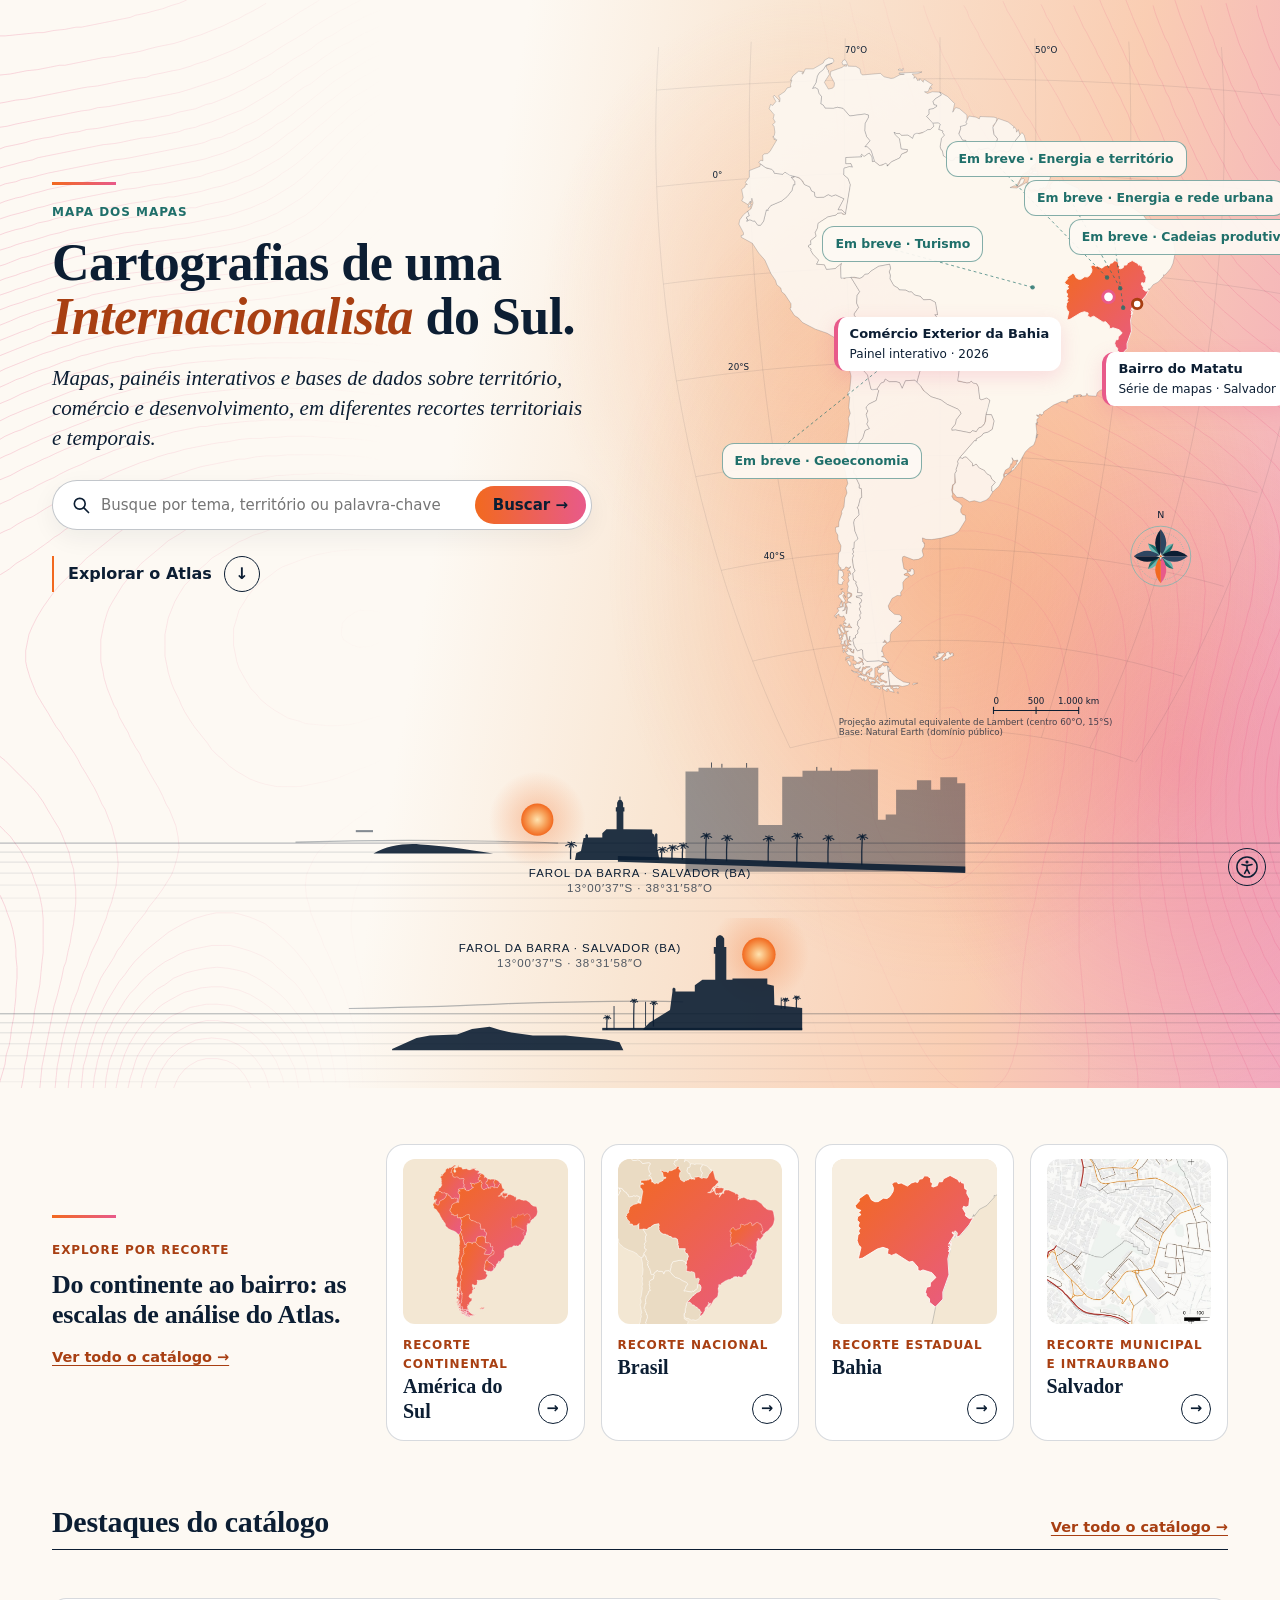
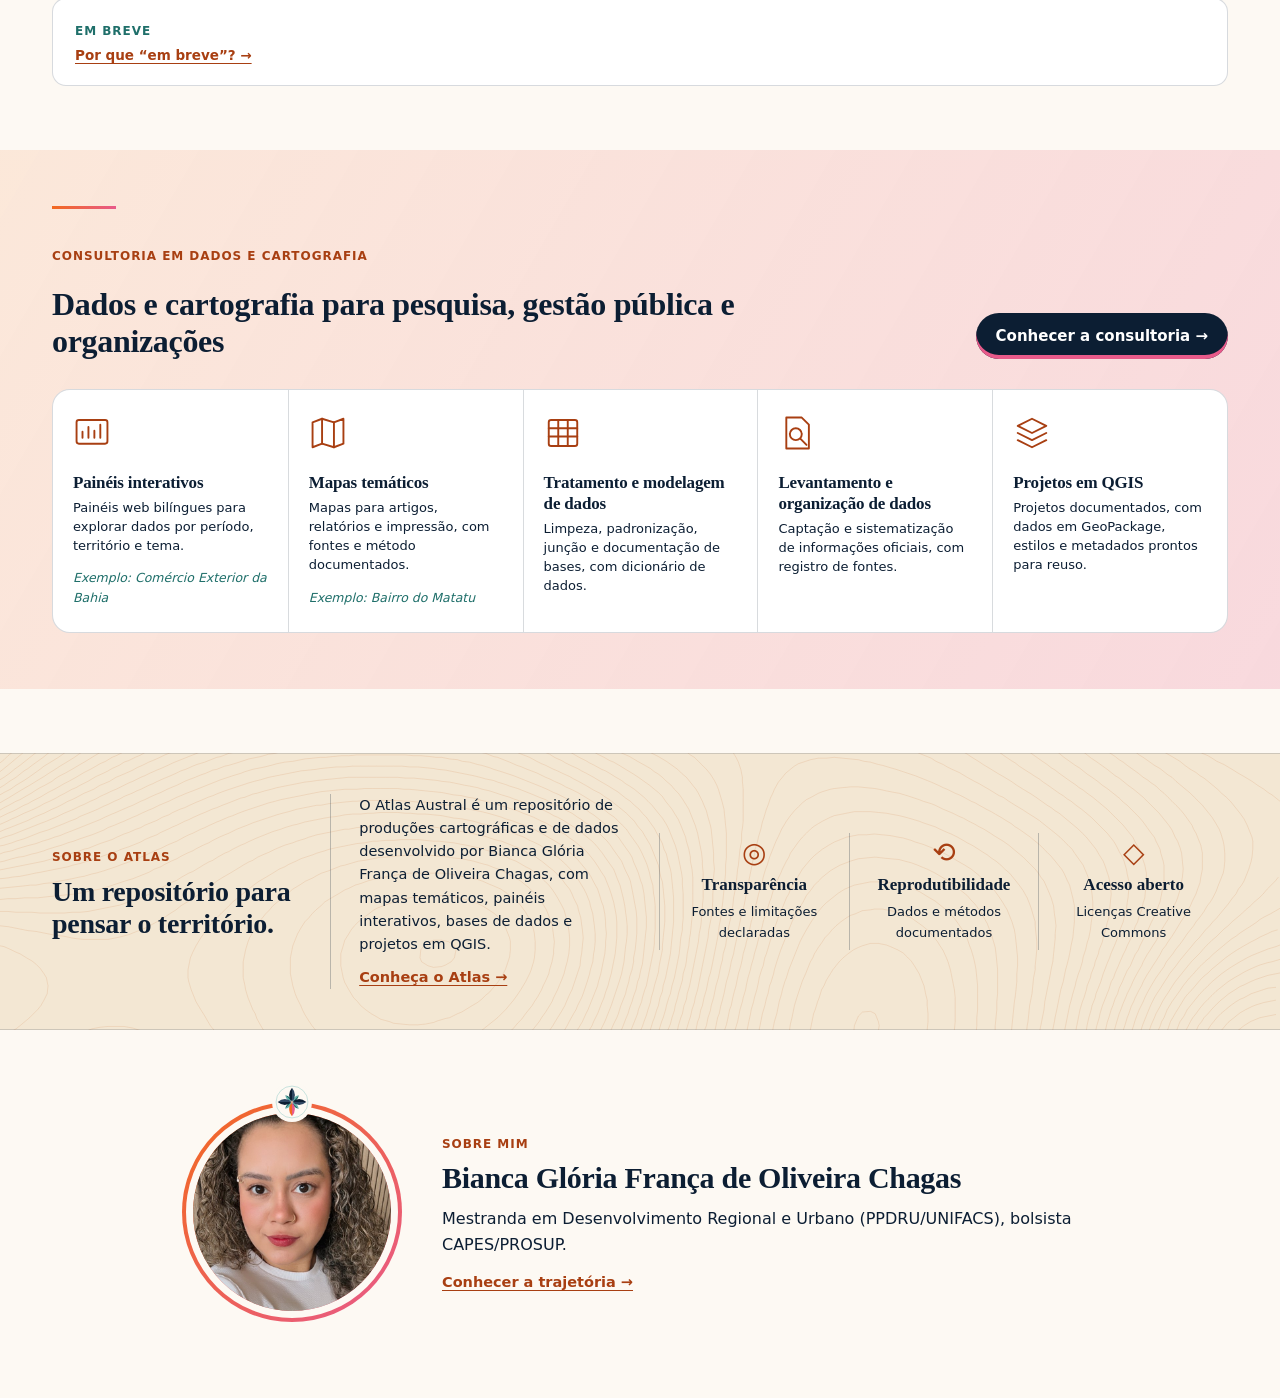
==== index.html @ 257b4c83 "Etapa 3, parte 2 (em andamento): dados, catálogo, ficha e páginas Co-Authored-By: Claude Opus 5.5 <n" ====
<!DOCTYPE html>
<html lang="pt-BR">
<head>
<meta charset="utf-8">
<meta name="viewport" content="width=device-width,initial-scale=1">
<meta http-equiv="Content-Security-Policy" content="default-src 'self'; img-src 'self' data:; style-src 'self' 'unsafe-inline'; script-src 'self'; connect-src 'self'; object-src 'none'; base-uri 'self'; form-action 'self'">
<meta name="referrer" content="strict-origin-when-cross-origin">
<title>Atlas Austral · Cartografias de uma Internacionalista do Sul</title>
<meta name="description" content="Mapas, painéis interativos e bases de dados sobre território, comércio e desenvolvimento, em diferentes recortes territoriais e temporais.">
<link rel="icon" href="favicon.svg" type="image/svg+xml">
<link rel="stylesheet" href="assets/css/atlas.css">
<link rel="stylesheet" href="assets/css/acessibilidade.css">
<link rel="stylesheet" href="assets/css/acessibilidade-atlas.css">
<link rel="stylesheet" href="assets/css/modos.css">
<script src="assets/js/i18n.js"></script>
<script src="assets/js/i18n-en.js"></script>
<script src="assets/js/comum.js"></script>
<script src="assets/js/acessibilidade.js"></script>
<script src="assets/js/produtos.js" defer></script>
<script src="assets/js/mapa-topo.js" defer></script>
<script src="assets/js/pagina-inicio.js" defer></script>
</head>
<body>
<!-- cabecalho -->
<!-- /cabecalho -->
<main id="conteudo">
<section class="hero">
  <div class="wrap">
    <div class="txt">
      <span class="filete"></span>
      <span class="tag verde">Mapa dos mapas</span>
      <h1>Cartografias de uma <em>Internacionalista</em> do Sul.</h1>
      <p class="sub">Mapas, painéis interativos e bases de dados sobre território, comércio e desenvolvimento, em diferentes recortes territoriais e temporais.</p>
    <form class="busca" id="form-busca" role="search" action="catalogo.html" method="get"><svg viewBox="0 0 24 24" aria-hidden="true" focusable="false"><circle cx="10.5" cy="10.5" r="6.5" fill="none" stroke="currentColor" stroke-width="2"/><path d="M15.5 15.5L21 21" stroke="currentColor" stroke-width="2" stroke-linecap="round"/></svg><label class="sr-only" for="busca-inicio">Buscar no catálogo</label><input id="busca-inicio" name="q" type="search" placeholder="Busque por tema, território ou palavra-chave" autocomplete="off"><button class="btn-busca" type="submit">Buscar →</button></form>
      <a class="descer" href="#explorar">Explorar o Atlas <span aria-hidden="true">↓</span></a>
    </div>
    <div class="mapa-box" id="mapa-topo"></div>
  </div>
  <div class="faixa-ssa" role="img" aria-label="Silhueta do Farol da Barra e do Forte de Santo Antônio da Barra ao pôr do sol, em Salvador (BA). Coordenadas do Farol: 13°00′37″S, 38°31′58″O."><svg aria-hidden="true" focusable="false" viewBox="0 0 1440 170" preserveAspectRatio="xMidYMax slice" xmlns="http://www.w3.org/2000/svg">
<defs><radialGradient id="solFa2" cx=".5" cy=".5" r=".5"><stop offset="0" stop-color="#FFE3B0"/><stop offset=".55" stop-color="#F7A15A"/><stop offset="1" stop-color="#F2691F"/></radialGradient>
<radialGradient id="haloFa2" cx=".5" cy=".5" r=".5"><stop offset="0" stop-color="#F2691F" stop-opacity=".35"/><stop offset="1" stop-color="#F2691F" stop-opacity="0"/></radialGradient></defs>
<g transform="translate(375.5,-110.3) scale(0.26)">
<circle cx="930" cy="700" r="186" fill="url(#haloFa2)"/><circle cx="930" cy="700" r="62" fill="url(#solFa2)"/>
<path d="M0,786 C200,780 500,778 700,782 C850,784 950,786 1010,790" fill="none" stroke="#0C1E33" stroke-opacity=".3" stroke-width="4.6"/>
<g fill="#0C1E33" fill-opacity=".9" stroke="#0C1E33" stroke-opacity=".9"><path stroke="none" d="M1075,855 L1080,828 L1098,820 L1108,770 L1115,770 L1115,760 L1120,754 L1125,760 L1125,768 L1180,768 L1180,752 L1196,737 L1235,737 L1235,668 L1232,668 L1232,652 L1237,652 L1237,635 L1242,625 L1248,621 L1254,625 L1260,635 L1260,652 L1265,652 L1265,668 L1261,668 L1261,737 L1372,738 L1372,752 L1380,758 L1380,768 L1384,754 L1388,752 L1392,756 L1392,815 L1400,855 Z"/><path d="M1248,611 L1248,621" stroke-width="3.5"/><path stroke="none" fill-opacity=".42" d="M1500,855 L1500,515 L1550,515 L1550,500 L1780,500 L1780,720 L1872,720 L1872,535 L1950,535 L1950,512 L2135,512 L2135,507 L2240,507 L2240,700 L2270,700 L2270,680 L2310,680 L2310,585 L2390,585 L2390,548 L2445,548 L2445,585 L2480,585 L2480,537 L2545,537 L2545,560 L2576,560 L2576,900 L1500,900 Z"/><path d="M1600,500 L1600,480 M1640,500 L1640,485 M1735,500 L1735,482 M2005,512 L2005,497 M2060,512 L2060,500" stroke-width="3"/><path stroke="none" d="M1240,840 L2576,880 L2576,905 L1240,862 Z"/><path stroke="none" d="M300,830 C350,800 420,790 480,795 C560,800 640,810 760,830 Z"/><rect x="232" y="740" width="66" height="8" stroke="none" fill-opacity=".5"/><path d="M1058,852 Q1057,823.5 1060,795" stroke-width="5" fill="none"/><path d="M1060,795 Q1049.0,792.0 1038,801" stroke-width="4.25" fill="none"/><path d="M1060,795 Q1053.0,785.0 1046,787" stroke-width="4.25" fill="none"/><path d="M1060,795 Q1061.0,783.0 1062,783" stroke-width="4.25" fill="none"/><path d="M1060,795 Q1068.0,785.5 1076,788" stroke-width="4.25" fill="none"/><path d="M1060,795 Q1071.0,792.5 1082,802" stroke-width="4.25" fill="none"/><path d="M1060,795 Q1056.0,795.0 1052,807" stroke-width="4.25" fill="none"/><path d="M1060,795 Q1065.0,795.0 1070,807" stroke-width="4.25" fill="none"/><path d="M1408,852 Q1407,833.5 1410,815" stroke-width="5" fill="none"/><path d="M1410,815 Q1399.0,812.0 1388,821" stroke-width="4.25" fill="none"/><path d="M1410,815 Q1403.0,805.0 1396,807" stroke-width="4.25" fill="none"/><path d="M1410,815 Q1411.0,803.0 1412,803" stroke-width="4.25" fill="none"/><path d="M1410,815 Q1418.0,805.5 1426,808" stroke-width="4.25" fill="none"/><path d="M1410,815 Q1421.0,812.5 1432,822" stroke-width="4.25" fill="none"/><path d="M1410,815 Q1406.0,815.0 1402,827" stroke-width="4.25" fill="none"/><path d="M1410,815 Q1415.0,815.0 1420,827" stroke-width="4.25" fill="none"/><path d="M1448,852 Q1447,830.0 1450,808" stroke-width="5" fill="none"/><path d="M1450,808 Q1439.0,805.0 1428,814" stroke-width="4.25" fill="none"/><path d="M1450,808 Q1443.0,798.0 1436,800" stroke-width="4.25" fill="none"/><path d="M1450,808 Q1451.0,796.0 1452,796" stroke-width="4.25" fill="none"/><path d="M1450,808 Q1458.0,798.5 1466,801" stroke-width="4.25" fill="none"/><path d="M1450,808 Q1461.0,805.5 1472,815" stroke-width="4.25" fill="none"/><path d="M1450,808 Q1446.0,808.0 1442,820" stroke-width="4.25" fill="none"/><path d="M1450,808 Q1455.0,808.0 1460,820" stroke-width="4.25" fill="none"/><path d="M1488,855 Q1487,827.5 1490,800" stroke-width="5" fill="none"/><path d="M1490,800 Q1479.0,797.0 1468,806" stroke-width="4.25" fill="none"/><path d="M1490,800 Q1483.0,790.0 1476,792" stroke-width="4.25" fill="none"/><path d="M1490,800 Q1491.0,788.0 1492,788" stroke-width="4.25" fill="none"/><path d="M1490,800 Q1498.0,790.5 1506,793" stroke-width="4.25" fill="none"/><path d="M1490,800 Q1501.0,797.5 1512,807" stroke-width="4.25" fill="none"/><path d="M1490,800 Q1486.0,800.0 1482,812" stroke-width="4.25" fill="none"/><path d="M1490,800 Q1495.0,800.0 1500,812" stroke-width="4.25" fill="none"/><path d="M1578,858 Q1577,810.0 1580,762" stroke-width="5" fill="none"/><path d="M1580,762 Q1569.0,759.0 1558,768" stroke-width="4.25" fill="none"/><path d="M1580,762 Q1573.0,752.0 1566,754" stroke-width="4.25" fill="none"/><path d="M1580,762 Q1581.0,750.0 1582,750" stroke-width="4.25" fill="none"/><path d="M1580,762 Q1588.0,752.5 1596,755" stroke-width="4.25" fill="none"/><path d="M1580,762 Q1591.0,759.5 1602,769" stroke-width="4.25" fill="none"/><path d="M1580,762 Q1576.0,762.0 1572,774" stroke-width="4.25" fill="none"/><path d="M1580,762 Q1585.0,762.0 1590,774" stroke-width="4.25" fill="none"/><path d="M1658,860 Q1657,815.0 1660,770" stroke-width="5" fill="none"/><path d="M1660,770 Q1649.0,767.0 1638,776" stroke-width="4.25" fill="none"/><path d="M1660,770 Q1653.0,760.0 1646,762" stroke-width="4.25" fill="none"/><path d="M1660,770 Q1661.0,758.0 1662,758" stroke-width="4.25" fill="none"/><path d="M1660,770 Q1668.0,760.5 1676,763" stroke-width="4.25" fill="none"/><path d="M1660,770 Q1671.0,767.5 1682,777" stroke-width="4.25" fill="none"/><path d="M1660,770 Q1656.0,770.0 1652,782" stroke-width="4.25" fill="none"/><path d="M1660,770 Q1665.0,770.0 1670,782" stroke-width="4.25" fill="none"/><path d="M1818,864 Q1817,818.0 1820,772" stroke-width="5" fill="none"/><path d="M1820,772 Q1809.0,769.0 1798,778" stroke-width="4.25" fill="none"/><path d="M1820,772 Q1813.0,762.0 1806,764" stroke-width="4.25" fill="none"/><path d="M1820,772 Q1821.0,760.0 1822,760" stroke-width="4.25" fill="none"/><path d="M1820,772 Q1828.0,762.5 1836,765" stroke-width="4.25" fill="none"/><path d="M1820,772 Q1831.0,769.5 1842,779" stroke-width="4.25" fill="none"/><path d="M1820,772 Q1816.0,772.0 1812,784" stroke-width="4.25" fill="none"/><path d="M1820,772 Q1825.0,772.0 1830,784" stroke-width="4.25" fill="none"/><path d="M1928,867 Q1927,814.5 1930,762" stroke-width="5" fill="none"/><path d="M1930,762 Q1919.0,759.0 1908,768" stroke-width="4.25" fill="none"/><path d="M1930,762 Q1923.0,752.0 1916,754" stroke-width="4.25" fill="none"/><path d="M1930,762 Q1931.0,750.0 1932,750" stroke-width="4.25" fill="none"/><path d="M1930,762 Q1938.0,752.5 1946,755" stroke-width="4.25" fill="none"/><path d="M1930,762 Q1941.0,759.5 1952,769" stroke-width="4.25" fill="none"/><path d="M1930,762 Q1926.0,762.0 1922,774" stroke-width="4.25" fill="none"/><path d="M1930,762 Q1935.0,762.0 1940,774" stroke-width="4.25" fill="none"/><path d="M2048,871 Q2047,820.5 2050,770" stroke-width="5" fill="none"/><path d="M2050,770 Q2039.0,767.0 2028,776" stroke-width="4.25" fill="none"/><path d="M2050,770 Q2043.0,760.0 2036,762" stroke-width="4.25" fill="none"/><path d="M2050,770 Q2051.0,758.0 2052,758" stroke-width="4.25" fill="none"/><path d="M2050,770 Q2058.0,760.5 2066,763" stroke-width="4.25" fill="none"/><path d="M2050,770 Q2061.0,767.5 2072,777" stroke-width="4.25" fill="none"/><path d="M2050,770 Q2046.0,770.0 2042,782" stroke-width="4.25" fill="none"/><path d="M2050,770 Q2055.0,770.0 2060,782" stroke-width="4.25" fill="none"/><path d="M2178,875 Q2177,820.5 2180,766" stroke-width="5" fill="none"/><path d="M2180,766 Q2169.0,763.0 2158,772" stroke-width="4.25" fill="none"/><path d="M2180,766 Q2173.0,756.0 2166,758" stroke-width="4.25" fill="none"/><path d="M2180,766 Q2181.0,754.0 2182,754" stroke-width="4.25" fill="none"/><path d="M2180,766 Q2188.0,756.5 2196,759" stroke-width="4.25" fill="none"/><path d="M2180,766 Q2191.0,763.5 2202,773" stroke-width="4.25" fill="none"/><path d="M2180,766 Q2176.0,766.0 2172,778" stroke-width="4.25" fill="none"/><path d="M2180,766 Q2185.0,766.0 2190,778" stroke-width="4.25" fill="none"/></g></g>
<path d="M0,95.1 H1440" stroke="#0C1E33" stroke-opacity=".35"/>
<g stroke="#0C1E33" fill="none" stroke-width="1"><path d="M0,104.1 H1440" stroke-opacity="0.15"/><path d="M0,114.1 H1440" stroke-opacity="0.12"/><path d="M0,125.1 H1440" stroke-opacity="0.1"/><path d="M0,137.1 H1440" stroke-opacity="0.08"/><path d="M0,150.1 H1440" stroke-opacity="0.06"/><path d="M0,163.1 H1440" stroke-opacity="0.05"/></g>
<g fill="#0C1E33" font-family="Segoe UI, Open Sans, sans-serif" font-size="11.5" letter-spacing=".08em" text-anchor="middle">
<text x="720" y="129">FAROL DA BARRA · SALVADOR (BA)</text><text x="720" y="144" fill-opacity=".72">13°00′37″S · 38°31′58″O</text></g>

</svg></div></div><div id="faixa-A3"><div class="faixa-ssa" role="img" aria-label="Silhueta do Farol da Barra e do Forte de Santo Antônio da Barra ao pôr do sol, em Salvador (BA). Coordenadas do Farol: 13°00′37″S, 38°31′58″O."><svg aria-hidden="true" focusable="false" viewBox="0 0 1440 170" preserveAspectRatio="xMidYMax slice" xmlns="http://www.w3.org/2000/svg">
<defs><radialGradient id="solFa3" cx=".5" cy=".5" r=".5"><stop offset="0" stop-color="#FFE3B0"/><stop offset=".55" stop-color="#F7A15A"/><stop offset="1" stop-color="#F2691F"/></radialGradient>
<radialGradient id="haloFa3" cx=".5" cy=".5" r=".5"><stop offset="0" stop-color="#F2691F" stop-opacity=".35"/><stop offset="1" stop-color="#F2691F" stop-opacity="0"/></radialGradient></defs>
<g transform="translate(428.8,-78.1) scale(0.176)">
<circle cx="2330" cy="650" r="285" fill="url(#haloFa3)"/><circle cx="2330" cy="650" r="95" fill="url(#solFa3)"/>
<path d="M0,958 C300,952 600,946 900,930 C1100,925 1300,920 1500,918 C1650,915 1800,916 1900,920" fill="none" stroke="#0C1E33" stroke-opacity=".3" stroke-width="6.8"/>
<g fill="#0C1E33" fill-opacity=".9" stroke="#0C1E33" stroke-opacity=".9"><path stroke="none" d="M1674,1080 L1674,1073 L1709,1038 L1825,967 L1839,861 L1839,846 L1847,838 L1856,846 L1856,861 L1966,861 L1966,826 L2009,795 L2082,795 L2082,647 L2074,647 L2074,608 L2086,608 L2086,560 L2096,546 L2109,541 L2122,546 L2133,560 L2133,608 L2145,608 L2145,647 L2145,795 L2180,795 L2180,788 L2378,788 L2378,820 L2415,828 L2418,938 L2576,955 L2576,1080 Z"/><path stroke="none" d="M246,1195 L246,1188 L385,1126 L461,1111 L615,1105 L700,1075 L800,1061 L860,1080 L923,1095 L1046,1111 L1230,1111 L1461,1134 L1538,1150 L1560,1195 Z"/><rect x="1440" y="1068" width="1136" height="14" stroke="none"/><path d="M1466,1080 Q1465,1044.0 1468,1008" stroke-width="7" fill="none"/><path d="M1468,1008 Q1457.0,1005.0 1446,1014" stroke-width="5.95" fill="none"/><path d="M1468,1008 Q1461.0,998.0 1454,1000" stroke-width="5.95" fill="none"/><path d="M1468,1008 Q1469.0,996.0 1470,996" stroke-width="5.95" fill="none"/><path d="M1468,1008 Q1476.0,998.5 1484,1001" stroke-width="5.95" fill="none"/><path d="M1468,1008 Q1479.0,1005.5 1490,1015" stroke-width="5.95" fill="none"/><path d="M1468,1008 Q1464.0,1008.0 1460,1020" stroke-width="5.95" fill="none"/><path d="M1468,1008 Q1473.0,1008.0 1478,1020" stroke-width="5.95" fill="none"/><path d="M1619,1073 Q1618,993.5 1621,914" stroke-width="7" fill="none"/><path d="M1621,914 Q1610.0,911.0 1599,920" stroke-width="5.95" fill="none"/><path d="M1621,914 Q1614.0,904.0 1607,906" stroke-width="5.95" fill="none"/><path d="M1621,914 Q1622.0,902.0 1623,902" stroke-width="5.95" fill="none"/><path d="M1621,914 Q1629.0,904.5 1637,907" stroke-width="5.95" fill="none"/><path d="M1621,914 Q1632.0,911.5 1643,921" stroke-width="5.95" fill="none"/><path d="M1621,914 Q1617.0,914.0 1613,926" stroke-width="5.95" fill="none"/><path d="M1621,914 Q1626.0,914.0 1631,926" stroke-width="5.95" fill="none"/><path d="M1731,1060 Q1730,993.0 1733,926" stroke-width="7" fill="none"/><path d="M1733,926 Q1722.0,923.0 1711,932" stroke-width="5.95" fill="none"/><path d="M1733,926 Q1726.0,916.0 1719,918" stroke-width="5.95" fill="none"/><path d="M1733,926 Q1734.0,914.0 1735,914" stroke-width="5.95" fill="none"/><path d="M1733,926 Q1741.0,916.5 1749,919" stroke-width="5.95" fill="none"/><path d="M1733,926 Q1744.0,923.5 1755,933" stroke-width="5.95" fill="none"/><path d="M1733,926 Q1729.0,926.0 1725,938" stroke-width="5.95" fill="none"/><path d="M1733,926 Q1738.0,926.0 1743,938" stroke-width="5.95" fill="none"/><path d="M2478,960 Q2477,934.0 2480,908" stroke-width="7" fill="none"/><path d="M2480,908 Q2469.0,905.0 2458,914" stroke-width="5.95" fill="none"/><path d="M2480,908 Q2473.0,898.0 2466,900" stroke-width="5.95" fill="none"/><path d="M2480,908 Q2481.0,896.0 2482,896" stroke-width="5.95" fill="none"/><path d="M2480,908 Q2488.0,898.5 2496,901" stroke-width="5.95" fill="none"/><path d="M2480,908 Q2491.0,905.5 2502,915" stroke-width="5.95" fill="none"/><path d="M2480,908 Q2476.0,908.0 2472,920" stroke-width="5.95" fill="none"/><path d="M2480,908 Q2485.0,908.0 2490,920" stroke-width="5.95" fill="none"/><path d="M2543,955 Q2542,925.5 2545,896" stroke-width="7" fill="none"/><path d="M2545,896 Q2534.0,893.0 2523,902" stroke-width="5.95" fill="none"/><path d="M2545,896 Q2538.0,886.0 2531,888" stroke-width="5.95" fill="none"/><path d="M2545,896 Q2546.0,884.0 2547,884" stroke-width="5.95" fill="none"/><path d="M2545,896 Q2553.0,886.5 2561,889" stroke-width="5.95" fill="none"/><path d="M2545,896 Q2556.0,893.5 2567,903" stroke-width="5.95" fill="none"/><path d="M2545,896 Q2541.0,896.0 2537,908" stroke-width="5.95" fill="none"/><path d="M2545,896 Q2550.0,896.0 2555,908" stroke-width="5.95" fill="none"/><path d="M1507,944 L1507,1073 M1686,920 L1686,1061 M2457,896 L2457,960" stroke-width="5"/></g></g>
<path d="M0,95.8 H1440" stroke="#0C1E33" stroke-opacity=".35"/>
<g stroke="#0C1E33" fill="none" stroke-width="1"><path d="M0,104.8 H1440" stroke-opacity="0.15"/><path d="M0,114.8 H1440" stroke-opacity="0.12"/><path d="M0,125.8 H1440" stroke-opacity="0.1"/><path d="M0,137.8 H1440" stroke-opacity="0.08"/><path d="M0,150.8 H1440" stroke-opacity="0.06"/><path d="M0,163.8 H1440" stroke-opacity="0.05"/></g>
<g fill="#0C1E33" font-family="Segoe UI, Open Sans, sans-serif" font-size="11.5" letter-spacing=".08em" text-anchor="middle">
<text x="650" y="34">FAROL DA BARRA · SALVADOR (BA)</text><text x="650" y="49" fill-opacity=".72">13°00′37″S · 38°31′58″O</text></g>

</svg></div>
</section>

<section class="recortes" id="explorar">
  <div class="wrap">
    <div class="intro"><span class="filete"></span><span class="tag">Explore por recorte</span><h2>Do continente ao bairro: as escalas de análise do Atlas.</h2><a href="catalogo.html">Ver todo o catálogo →</a></div>
    <div class="grade-rec">
      <a class="recorte" href="catalogo.html?recorte=América do Sul"><span data-minimapa="America do Sul"><span class="mini"></span></span><span class="tag">Recorte continental</span><b>América do Sul</b><i aria-hidden="true">→</i></a>
      <a class="recorte" href="catalogo.html?recorte=Brasil"><span data-minimapa="Brasil"><span class="mini"></span></span><span class="tag">Recorte nacional</span><b>Brasil</b><i aria-hidden="true">→</i></a>
      <a class="recorte" href="catalogo.html?recorte=Bahia"><span data-minimapa="Bahia"><span class="mini"></span></span><span class="tag">Recorte estadual</span><b>Bahia</b><i aria-hidden="true">→</i></a>
      <a class="recorte" href="catalogo.html?recorte=Salvador"><span class="mini foto-mini"><img src="assets/img/produtos/p06-matatu-2.jpg" alt="" loading="lazy"></span><span class="tag">Recorte municipal e intraurbano</span><b>Salvador</b><i aria-hidden="true">→</i></a>
    </div>
  </div>
</section>

<div class="wrap">
  <div class="sec-tit"><h2>Destaques do catálogo</h2><a href="catalogo.html">Ver todo o catálogo →</a></div>
  <div class="capas" id="capas-inicio"></div>
  <div class="breve-linha"><div><span class="tag verde">Em breve</span><a href="sobre-o-atlas.html#em-breve">Por que “em breve”? →</a></div><ul id="breve-inicio"></ul></div>
</div>

<section class="cons3">
  <div class="wrap">
    <div class="cab3"><span class="filete"></span><span class="tag">Consultoria em dados e cartografia</span><h2>Dados e cartografia para pesquisa, gestão pública e organizações</h2><a class="btn" href="consultoria.html">Conhecer a consultoria →</a></div>
    <div class="sols"><div class="sol"><span class="ico"><svg aria-hidden="true" focusable="false" viewBox="0 0 32 32"><rect x="3" y="5" width="26" height="20" rx="2"/><path d="M8 20v-5M13 20v-9M18 20v-6M23 20v-11"/></svg></span><h3>Painéis interativos</h3><small>Painéis web bilíngues para explorar dados por período, território e tema.</small><em>Exemplo: Comércio Exterior da Bahia</em></div><div class="sol"><span class="ico"><svg aria-hidden="true" focusable="false" viewBox="0 0 32 32"><path d="M3 7l8-3 10 3 8-3v21l-8 3-10-3-8 3z"/><path d="M11 4v21M21 7v21"/></svg></span><h3>Mapas temáticos</h3><small>Mapas para artigos, relatórios e impressão, com fontes e método documentados.</small><em>Exemplo: Bairro do Matatu</em></div><div class="sol"><span class="ico"><svg aria-hidden="true" focusable="false" viewBox="0 0 32 32"><rect x="4" y="5" width="24" height="22" rx="2"/><path d="M4 12h24M4 19h24M12 5v22M20 5v22"/></svg></span><h3>Tratamento e modelagem de dados</h3><small>Limpeza, padronização, junção e documentação de bases, com dicionário de dados.</small></div><div class="sol"><span class="ico"><svg aria-hidden="true" focusable="false" viewBox="0 0 32 32"><path d="M7 3h13l6 6v20H7z"/><circle cx="15" cy="17" r="5"/><path d="M19 21l5 5"/></svg></span><h3>Levantamento e organização de dados</h3><small>Captação e sistematização de informações oficiais, com registro de fontes.</small></div><div class="sol"><span class="ico"><svg aria-hidden="true" focusable="false" viewBox="0 0 32 32"><path d="M16 4l12 6-12 6-12-6z"/><path d="M4 16l12 6 12-6M4 22l12 6 12-6"/></svg></span><h3>Projetos em QGIS</h3><small>Projetos documentados, com dados em GeoPackage, estilos e metadados prontos para reuso.</small></div>
  </div>
</section>

<section class="faixa-sobre">
  <div class="wrap">
    <div><span class="tag">Sobre o Atlas</span><h2>Um repositório para pensar o território.</h2></div>
    <div class="ap"><p>O Atlas Austral é um repositório de produções cartográficas e de dados desenvolvido por Bianca Glória França de Oliveira Chagas, com mapas temáticos, painéis interativos, bases de dados e projetos em QGIS.</p><a href="sobre-o-atlas.html">Conheça o Atlas →</a></div>
    <div class="pilar"><span class="ico" aria-hidden="true">◎</span><b>Transparência</b><small>Fontes e limitações declaradas</small></div>
    <div class="pilar"><span class="ico" aria-hidden="true">⟲</span><b>Reprodutibilidade</b><small>Dados e métodos documentados</small></div>
    <div class="pilar"><span class="ico" aria-hidden="true">◇</span><b>Acesso aberto</b><small>Licenças Creative Commons</small></div>
  </div>
</section>

<section class="assinatura wrap">
  <div class="foto-rosa"><img src="assets/img/bianca-chagas.jpg" width="220" height="220" alt="Foto de Bianca Glória França de Oliveira Chagas" loading="lazy"><img class="simb" src="assets/img/logos/simbolo-reduzido.svg" alt=""></div>
  <div><span class="tag">Sobre mim</span><h2 data-sem-traducao>Bianca Glória França de Oliveira Chagas</h2><p>Mestranda em Desenvolvimento Regional e Urbano (PPDRU/UNIFACS), bolsista CAPES/PROSUP.</p><a class="lnk" href="sobre-mim.html">Conhecer a trajetória →</a></div>
</section>
</main>

<!-- rodape -->
<!-- /rodape -->
</body>
</html>
---- assets/css/atlas.css ----
/* Atlas Austral · estilos do site
   Design aprovado na Etapa 2 (maquetes e8). Tamanhos de texto em rem
   (1rem = 16px; já convertidos) para o menu de acessibilidade conseguir aumentar o texto.
   Cores de superfície e de texto em variáveis (--fundo, --sup, --tx…), trocadas pelos modos em modos.css. */

/* ---------- 1. identidade ---------- */
:root{
  --navy:#0C1E33;--navy2:#16304D;--areia:#F3E7D3;--creme:#FDF9F3;--laranja:#F2691F;--laranja-txt:#A83F12;
  --verde:#62B7B2;--verde-txt:#1F6F6A;--rosa:#E85A8A;
  --f-t:Georgia,"Times New Roman",Times,serif;
  --f-x:"Segoe UI",system-ui,-apple-system,"Helvetica Neue",Roboto,Arial,sans-serif;
  /* superfícies e texto (os modos de acessibilidade trocam estes) */
  --fundo:var(--creme);--sup:#fff;--sup-cx:rgba(243,231,211,.20);--tx:var(--navy);--fio:rgba(12,30,51,.16);--fio-2:rgba(12,30,51,.25);
  --btn-fundo:var(--navy);--btn-tx:#fff;--link:var(--laranja-txt);--destaque-verde:var(--verde-txt);
  --img-curvas:url(../img/fundos/curvas-rosa.svg);--img-curvas-areia:url(../img/fundos/curvas-areia.svg);
  /* nomes usados pelo menu de acessibilidade (componente do painel) */
  --navy-2:#16304D;--areia-2:#EADBC2;--exp:#F2691F;--exp-esc:#A83F12;--imp:#62B7B2;--imp-esc:#2E8C87;
  --texto:#0C1E33;--texto-2:#4A5563;--linha:#E4DACB;--branco:#fff
}

/* ---------- 2. base ---------- */
*{box-sizing:border-box}
html,body{margin:0}
body{background:var(--fundo);color:var(--tx);font:1rem/1.6 var(--f-x);-webkit-font-smoothing:antialiased}
h1,h2,h3{font-family:var(--f-t);margin:0;font-weight:700;letter-spacing:-.01em;line-height:1.15}
a{color:var(--link);text-underline-offset:3px}
img{display:block;max-width:100%}
button{font-family:inherit}
:focus-visible{outline:3px solid var(--laranja-txt);outline-offset:2px}
.wrap{max-width:1240px;margin:0 auto;padding:0 32px}
.sr-only{position:absolute!important;width:1px;height:1px;padding:0;margin:-1px;overflow:hidden;clip:rect(0,0,0,0);white-space:nowrap;border:0}
.pular{position:absolute;left:12px;top:-60px;z-index:50;background:var(--navy);color:#fff;padding:10px 16px;border-radius:0 0 12px 12px;font-weight:700;text-decoration:none}
.pular:focus{top:0}
[hidden]{display:none!important}

/* ---------- 3. componentes ---------- */
.tag{display:inline-block;font-size:0.75rem;font-weight:700;letter-spacing:.08em;text-transform:uppercase;color:var(--link)}
.tag.verde{color:var(--destaque-verde)}
.filete{display:block;width:64px;height:3px;background:linear-gradient(90deg,var(--laranja),var(--rosa));margin-bottom:18px}
.selo{display:inline-block;font-size:0.75rem;font-weight:700;padding:3px 9px;border-radius:99px;border:1px solid var(--tx);white-space:nowrap}
.selo.and{border-color:var(--destaque-verde);color:var(--destaque-verde)}
.selo.doi{background:var(--tx);color:var(--fundo)}
.meta{display:flex;gap:8px;flex-wrap:wrap;margin-top:12px}
.btn{display:inline-flex;align-items:center;gap:8px;padding:11px 20px;border-radius:99px;font-weight:700;text-decoration:none;font-size:0.9375rem;background:var(--btn-fundo);color:var(--btn-tx);border:0;box-shadow:inset 0 -4px 0 var(--rosa);font-family:var(--f-x);cursor:pointer}
.btn.sec{background:none;color:var(--tx);border:1.5px solid var(--tx);box-shadow:inset 0 -4px 0 var(--laranja)}
.btn.peq{padding:8px 16px;font-size:0.875rem}
.lnk{font-weight:700;font-size:0.9062rem}
.sec-tit{display:flex;justify-content:space-between;align-items:baseline;margin:56px 0 22px;padding-bottom:10px;border-bottom:1.5px solid var(--tx);gap:16px}
.sec-tit h2{font-size:1.875rem}
.sec-tit a{font-weight:700;font-size:0.9062rem}
.hach{flex:none;width:44px;height:30px;border:1.5px solid var(--verde-txt);background:repeating-linear-gradient(45deg,rgba(31,111,106,.55) 0 1.5px,transparent 1.5px 7px)}

/* busca */
.busca{display:flex;align-items:center;background:var(--sup);border:1px solid var(--fio-2);border-radius:99px;padding:5px 5px 5px 18px;max-width:540px;box-shadow:0 8px 24px rgba(12,30,51,.06)}
.busca svg{width:20px;height:20px;margin-right:8px;flex:none}
.busca input{flex:1;border:0;font:0.9375rem var(--f-x);background:none;color:var(--tx);outline:none;min-width:0}
.busca:focus-within{outline:3px solid var(--laranja-txt);outline-offset:2px}
.btn-busca{border:0;border-radius:99px;padding:10px 18px;font:700 0.9375rem var(--f-x);color:var(--navy);background:linear-gradient(90deg,var(--laranja),var(--rosa));cursor:pointer;white-space:nowrap}
.btn-busca:hover{filter:brightness(1.05)}

/* perfis (ORCID, Lattes, LinkedIn, contato) */
.perfis{display:flex;flex-wrap:wrap;gap:8px;margin-top:6px}
.perfil{display:inline-flex;align-items:center;gap:8px;padding:6px 14px 6px 7px;border:1px solid rgba(12,30,51,.35);border-radius:99px;font-weight:700;font-size:0.8438rem;text-decoration:none;color:var(--navy);background:#fff;cursor:pointer;font-family:var(--f-x)}
.perfil:hover{border-color:var(--navy)}
.perfil img{width:22px;height:22px;object-fit:contain}
.perfil i{width:22px;height:22px;border-radius:50%;display:grid;place-items:center;font-style:normal;font-size:0.6562rem;color:#fff;font-weight:800;background:var(--navy)}

/* capas (destaques com imagem e faixa Navy) */
.capas{display:grid;grid-template-columns:1.25fr 1fr;gap:20px}
.capa{position:relative;display:block;border-radius:18px;overflow:hidden;min-height:400px;color:#fff;text-decoration:none;background:var(--navy)}
.capa img{position:absolute;inset:0;width:100%;height:100%;object-fit:cover}
.capa .vel{position:absolute;left:0;right:0;bottom:0;padding:90px 28px 26px;background:linear-gradient(180deg,rgba(12,30,51,0),rgba(12,30,51,.88) 55%)}
.capa .tag{color:#FFD2B8}
.capa h3{font-size:1.625rem;margin:6px 0 12px;max-width:520px}
.capa .selo{border-color:#fff;color:#fff}
.capa .selo.and{border-color:#9FE0DA;color:#9FE0DA}
.capa .selo.doi{background:#fff;color:var(--navy)}
.capa i{position:absolute;right:22px;bottom:24px;width:40px;height:40px;border-radius:50%;border:1.5px solid #fff;display:grid;place-items:center;font-style:normal}

/* "em breve" em etiquetas */
.breve-linha{display:grid;grid-template-columns:220px 1fr;gap:20px;align-items:center;margin:26px 0 0;padding:18px 22px;border:1px solid var(--fio);border-radius:14px;background:var(--sup)}
.breve-linha a{display:block;font-weight:700;font-size:0.8438rem;margin-top:2px}
.breve-linha ul{list-style:none;margin:0;padding:0;display:flex;flex-wrap:wrap;gap:10px}
.breve-linha li{border:1.5px solid rgba(31,111,106,.5);border-radius:99px;padding:6px 14px;font-size:0.875rem;font-weight:600}
.breve-linha li span{font-weight:400;font-size:0.75rem;color:var(--destaque-verde);margin-right:8px;text-transform:uppercase;letter-spacing:.06em}

/* soluções da consultoria */
.sols{display:grid;grid-template-columns:repeat(5,1fr);gap:0;background:var(--sup);border-radius:18px;border:1px solid var(--fio)}
.sol{padding:24px 20px;display:flex;flex-direction:column;gap:6px}
.sol+.sol{border-left:1px solid var(--fio)}
.sol .ico svg{width:38px;height:38px;fill:none;stroke:var(--link);stroke-width:1.6;stroke-linejoin:round;stroke-linecap:round}
.sol b{font-family:var(--f-t);font-size:1.0625rem;line-height:1.25;margin-top:6px}
.sol small{font-size:0.8125rem;line-height:1.45}
.sol em{font-size:0.7812rem;color:var(--destaque-verde);margin-top:auto;padding-top:6px}

/* caixas Areia 20% com filete laranja→rosa (D85) */
.cx8,.princ.d8 div{background:var(--sup-cx);border:1px solid var(--fio);border-radius:20px;position:relative;overflow:hidden}
.cx8:before,.princ.d8 div:before{content:"";position:absolute;left:0;top:0;bottom:0;width:6px;background:linear-gradient(180deg,var(--laranja),var(--rosa))}
.cx8{padding:22px 26px}
.cx8 h2{font-size:1.375rem;margin-bottom:8px}
.lista8{margin:0;padding-left:18px}
.lista8 li{margin:6px 0}
.etiquetas{display:flex;flex-wrap:wrap;gap:8px}
.etiquetas span{background:var(--sup);border:1px solid var(--fio-2);border-radius:99px;padding:6px 13px;font-size:0.875rem;font-weight:600}

/* foto circular com anel S3 (D87) */
.foto-rosa{position:relative;width:220px;height:220px;border-radius:50%;background:linear-gradient(135deg,var(--laranja),var(--rosa));padding:4px;flex:none}
.foto-rosa>img:first-child{width:100%;height:100%;border-radius:50%;object-fit:cover;border:7px solid var(--fundo)}
.foto-rosa .simb{position:absolute;width:40px;height:40px;left:50%;top:-20px;transform:translateX(-50%);background:var(--fundo);border-radius:50%;padding:3px}

/* ---------- 4. cabeçalho ---------- */
.topo{background:rgba(253,249,243,.92);border-bottom:1px solid var(--fio);position:relative;z-index:30}
.topo .wrap{display:flex;align-items:center;justify-content:space-between;min-height:80px;gap:20px}
.marca{display:block;flex:none}
.topo .logo{height:44px;width:auto}
.logo-escuro{display:none}
.nav{display:flex;gap:26px;font-size:0.9375rem;font-weight:600}
.nav a{text-decoration:none;padding:6px 0;border-bottom:3px solid transparent;color:var(--tx)}
.nav a:hover{border-bottom-color:rgba(232,90,138,.45)}
.nav a[aria-current="page"]{border-image:linear-gradient(90deg,var(--laranja),var(--rosa)) 1}
.icones{display:flex;gap:8px;align-items:center}
.ic,.a11y-botao{width:38px;height:38px;border-radius:50%;display:grid;place-items:center;border:1.5px solid var(--tx);background:none;color:var(--tx);cursor:pointer;padding:0;line-height:0;text-decoration:none}
.ic svg{width:18px;height:18px}
.lang{display:flex;border:1.5px solid var(--tx);border-radius:99px;overflow:hidden;font-size:0.8125rem;font-weight:700;background:none;color:var(--tx);padding:0;cursor:pointer}
.lang span{padding:7px 12px}
.lang .on{background:var(--tx);color:var(--fundo)}
.mob{display:none}

/* ---------- 5. cabeçalho das páginas internas ---------- */
.cab8{position:relative;overflow:hidden;border-bottom:1px solid var(--fio);
  background:radial-gradient(30% 90% at 88% 40%,rgba(242,105,31,.20),transparent 70%),radial-gradient(26% 80% at 100% 90%,rgba(232,90,138,.26),transparent 70%),linear-gradient(100deg,#FDF9F3 0%,#FDF9F3 45%,#F9E6D3 70%,rgba(232,90,138,.32) 100%)}
.cab8:after{content:"";position:absolute;inset:0;background:var(--img-curvas) center/cover;-webkit-mask:linear-gradient(90deg,transparent 40%,#000 100%);mask:linear-gradient(90deg,transparent 40%,#000 100%);pointer-events:none}
.cab8 .wrap{position:relative;z-index:1;padding-top:30px;padding-bottom:40px}
.trilha{font-size:0.8438rem;margin-bottom:26px}
.trilha a{color:var(--tx)}
.cab8 h1{font-size:3rem;line-height:1.08;max-width:820px;margin:0}
.cab8 .sub{font-size:1.125rem;max-width:720px;margin:14px 0 0}
.cab8 .busca{margin-top:24px}
.cab-prod .wrap{padding-bottom:12px}
.pg main{padding-bottom:64px}

/* ---------- 6. rodapé (R5 + filete laranja→rosa + curvas de nível) ---------- */
footer{background:var(--img-curvas) center/cover,linear-gradient(115deg,var(--creme) 0%,rgba(242,105,31,.20) 55%,rgba(232,90,138,.36) 100%);padding-top:34px;color:var(--tx)}
.cartao-logos{background:#fff;border-radius:24px;max-width:1176px;margin:0 auto;box-shadow:0 10px 30px rgba(232,90,138,.15);position:relative;overflow:hidden;display:flex;align-items:center;justify-content:center;gap:56px;flex-wrap:wrap;padding:28px 32px}
.cartao-logos:before{content:"";position:absolute;left:0;right:0;top:0;height:5px;background:linear-gradient(90deg,var(--laranja),var(--rosa))}
.cartao-logos img{height:62px;width:auto}
.cartao-logos img.anima{height:84px}
.cartao-logos img.capes{height:auto;width:384px}
.links-rod{display:flex;align-items:center;gap:26px;flex-wrap:wrap;padding-top:26px;padding-bottom:6px;font-size:0.875rem}
.links-rod .logo{height:46px;width:auto;margin-right:12px}
.links-rod a{color:var(--tx);text-decoration:none;font-weight:600}
.links-rod a:hover{text-decoration:underline}
.links-rod em{margin-left:auto;font-family:var(--f-t)}
footer .base{display:flex;justify-content:space-between;gap:16px;flex-wrap:wrap;padding-top:18px;padding-bottom:24px;font-size:0.8438rem}
footer .base a{color:var(--tx)}

/* ---------- 7. Início ---------- */
.hero{position:relative;overflow:hidden;
  background:radial-gradient(38% 55% at 74% 52%,rgba(242,105,31,.26),transparent 70%),radial-gradient(28% 40% at 62% 28%,rgba(247,181,140,.40),transparent 70%),radial-gradient(30% 45% at 92% 70%,rgba(232,90,138,.30),transparent 70%),linear-gradient(100deg,#FDF9F3 0%,#FDF9F3 36%,#F9E6D3 54%,rgba(242,105,31,.30) 78%,rgba(232,90,138,.50) 100%)}
.hero:after{content:"";position:absolute;inset:0;z-index:0;background:var(--img-curvas) center/cover;pointer-events:none;
  -webkit-mask:linear-gradient(90deg,#000 0,rgba(0,0,0,.5) 14%,transparent 30%,transparent 62%,rgba(0,0,0,.6) 82%,#000 100%);mask:linear-gradient(90deg,#000 0,rgba(0,0,0,.5) 14%,transparent 30%,transparent 62%,rgba(0,0,0,.6) 82%,#000 100%)}
.hero>.wrap{display:grid;grid-template-columns:1fr 560px;gap:20px;align-items:center;padding-top:36px;padding-bottom:10px;position:relative;z-index:1}
.hero .txt{min-width:0}
.hero .tag.verde{display:block;margin-bottom:6px}
.hero h1{font-size:3.25rem;line-height:1.04;margin:14px 0 0}
.hero h1 em{font-style:italic;color:var(--link)}
.hero .sub{font-family:var(--f-t);font-style:italic;font-size:1.3125rem;line-height:1.45;margin:18px 0 26px;max-width:540px}
.descer{display:inline-flex;align-items:center;gap:12px;margin-top:26px;color:var(--tx);font-weight:600;text-decoration:none;border-left:2px solid var(--laranja);padding-left:14px}
.descer span{width:36px;height:36px;border-radius:50%;border:1.5px solid var(--tx);display:grid;place-items:center}
.mapa-box{position:relative;width:560px;justify-self:end;margin-right:-20px}
.mapa-svg{width:100%;height:auto;display:block;overflow:visible}
.mapa-svg .pais{fill:rgba(253,249,243,.88);stroke:rgba(12,30,51,.28);stroke-width:.9}
.mapa-svg .pais.br{fill:#FDF7EE}
.mapa-svg .ba{fill:url(#poente);stroke:#FDF9F3;stroke-width:1.2}
.mapa-svg .grat path{fill:none;stroke:rgba(12,30,51,.13);stroke-width:.9}
.mapa-svg .grat text,.mapa-svg .escala text,.mapa-svg .proj{font:0.75rem var(--f-x);fill:var(--tx)}
.mapa-svg .proj{font-size:0.6562rem;fill-opacity:.75}
.mapa-svg .escala line,.mapa-svg .escala path{stroke:var(--tx);stroke-width:1.4;fill:none}
.mapa-svg .pt{fill:#fff;stroke:var(--rosa);stroke-width:4}
.mapa-svg .pt.sal{stroke:var(--laranja-txt)}
.mapa-svg .rosa-v text{font:0.8125rem var(--f-x);fill:var(--tx)}
.mapa-svg .lider{stroke:var(--verde-txt);stroke-width:1.2;stroke-dasharray:4 4;opacity:.75}
.mapa-svg .anc{fill:var(--verde-txt);opacity:.8}
.rot{white-space:nowrap;position:absolute;font-size:0.8125rem;font-weight:700;background:#fff;color:var(--navy);padding:7px 12px;border-radius:12px;box-shadow:0 6px 20px rgba(232,90,138,.18);border-left:4px solid var(--rosa);text-decoration:none}
.rot small{display:block;font-weight:400;font-size:0.75rem}
.rot.rbreve{background:rgba(253,249,243,.92);border:1.5px solid rgba(31,111,106,.55);color:var(--verde-txt);box-shadow:none;font-size:0.7812rem}
.leg-m{display:none;font-size:0.8125rem;margin:4px 0 0}
.leg-m span{color:var(--rosa)}
.leg-m .o{color:var(--laranja-txt)}
.faixa-ssa{position:relative;z-index:1}
.faixa-ssa svg{display:block;width:100%;height:170px}
.recortes{padding:56px 0 8px}
.recortes .wrap{display:grid;grid-template-columns:300px 1fr;gap:34px;align-items:center}
.recortes h2{font-size:1.625rem;margin:8px 0 14px}
.recortes a{font-weight:700;font-size:0.9062rem}
.grade-rec{display:grid;grid-template-columns:repeat(4,1fr);gap:16px}
.recorte{position:relative;display:flex;flex-direction:column;text-decoration:none;color:var(--tx);background:var(--sup);border:1px solid var(--fio);border-radius:18px;padding:14px 16px 16px;transition:transform .2s}
.recorte:hover{transform:translateY(-2px)}
.recorte .mini{width:100%;aspect-ratio:1/1;height:auto;background:var(--areia);border-radius:12px;margin-bottom:12px;display:block}
.recorte .foto-mini{overflow:hidden}
.recorte .foto-mini img{width:100%;height:100%;object-fit:cover}
.mini .m-base{fill:#EADBC3;stroke:#fff;stroke-width:1.5}
.mini .m-on{fill:url(#pmsa);stroke:#fff;stroke-width:1.2}
.mini .m-br{fill:#F7EEE0;stroke:rgba(12,30,51,.25);stroke-width:.8}
.mini .m-forte{fill:url(#pmba);stroke:#fff;stroke-width:.8}
.recorte b{font-family:var(--f-t);font-size:1.25rem;padding-right:38px;line-height:1.25}
.recorte i{position:absolute;right:16px;bottom:16px;width:30px;height:30px;border-radius:50%;border:1.5px solid var(--tx);display:grid;place-items:center;font-style:normal}
.cons3{margin-top:64px;background:linear-gradient(120deg,rgba(242,105,31,.12),rgba(232,90,138,.20)),var(--creme);padding:56px 0}
.cab3{display:grid;grid-template-columns:1fr auto;align-items:end;gap:20px;margin-bottom:30px}
.cab3 .filete,.cab3 .tag{grid-column:1}
.cab3 h2{font-size:2rem;grid-column:1;max-width:720px}
.cab3 .btn{grid-column:2;grid-row:3}
.faixa-sobre{margin-top:64px;background:var(--img-curvas-areia) center/cover,var(--areia);border-top:1px solid var(--fio);border-bottom:1px solid var(--fio)}
.faixa-sobre .wrap{display:grid;grid-template-columns:1.1fr 1.3fr repeat(3,.75fr);gap:0;align-items:center;padding-top:40px;padding-bottom:40px}
.faixa-sobre h2{font-size:1.75rem;margin-top:8px;padding-right:24px}
.faixa-sobre .ap{border-left:1px solid var(--fio-2);padding:0 28px;font-size:0.9062rem}
.faixa-sobre .ap p{margin:0 0 10px}
.faixa-sobre .ap a{font-weight:700}
.pilar{border-left:1px solid var(--fio-2);text-align:center;padding:6px 14px;display:flex;flex-direction:column;align-items:center;gap:4px}
.pilar .ico{font-size:1.75rem;color:var(--link);line-height:1}
.pilar .ico svg{width:30px;height:30px;fill:none;stroke:currentColor;stroke-width:1.6;stroke-linecap:round;stroke-linejoin:round}
.pilar b{font-family:var(--f-t);font-size:1.0625rem}
.pilar small{font-size:0.8125rem}
.assinatura{display:grid;grid-template-columns:220px 1fr;gap:40px;align-items:center;margin:72px auto 76px;max-width:980px}
.assinatura h2{font-size:1.875rem;margin:6px 0 10px}
.assinatura p{margin:0 0 12px;font-size:1rem}

/* ---------- 8. Catálogo ---------- */
.filtros{display:flex;flex-wrap:wrap;gap:12px 30px;margin:34px 0 10px;padding-bottom:18px;border-bottom:1px solid var(--fio)}
.filtro{display:flex;flex-wrap:wrap;gap:6px;align-items:center;border:0;margin:0;padding:0}
.filtro legend,.filtro>span{font-size:0.75rem;font-weight:700;letter-spacing:.08em;text-transform:uppercase;margin-right:4px;float:left;padding:0}
.filtro button,.formatos button{font:600 0.8438rem var(--f-x);color:var(--tx);background:var(--sup);border:1px solid var(--fio-2);border-radius:99px;padding:6px 13px;cursor:pointer}
.filtro button[aria-pressed="true"],.formatos button[aria-pressed="true"]{background:var(--btn-fundo);color:var(--btn-tx);border-color:var(--btn-fundo);box-shadow:inset 0 -3px 0 var(--rosa)}
.contagem{font-size:0.875rem;margin:6px 0 18px}
.breve-cards{display:grid;grid-template-columns:repeat(5,1fr);gap:14px}
.bc{background:var(--sup-cx);border:1px solid var(--fio);border-radius:16px;padding:16px;display:flex;flex-direction:column;gap:4px}
.bc .hach{width:100%;height:46px;border-radius:10px;border:1.5px solid rgba(31,111,106,.6);background:repeating-linear-gradient(45deg,rgba(31,111,106,.35) 0 1.5px,transparent 1.5px 8px);margin-bottom:8px}
.bc b{font-family:var(--f-t);font-size:1.125rem}
.bc small{font-size:0.8125rem}
.nota{font-size:0.8438rem;margin-top:14px}
.sem-resultado{padding:24px;border:1px dashed var(--fio-2);border-radius:16px;text-align:center}

/* ---------- 9. Ficha de produto ---------- */
.prod{display:grid;grid-template-columns:1.25fr 1fr;gap:40px;align-items:start;padding-top:20px}
.moldura-p{position:relative;margin:0;padding:14px;border:1px solid var(--navy);background:#fff;outline:1px solid var(--navy);outline-offset:-7px}
.moldura-p img{width:100%;aspect-ratio:4/3;object-fit:cover;border:1px solid rgba(12,30,51,.2)}
.moldura-p figcaption{display:flex;justify-content:space-between;gap:12px;font-size:0.8438rem;margin-top:10px;color:var(--navy)}
.moldura-p figcaption a{color:var(--laranja-txt)}
.prod-txt h1{font-size:2.125rem;line-height:1.12;margin:8px 0 12px}
.prod-txt p{margin:12px 0}
.en-tit{font-family:var(--f-t);font-style:italic;font-size:1.125rem;margin:-6px 0 10px;opacity:.8}
.aviso-and{font-size:0.875rem;padding:11px 14px;border-radius:12px;background:rgba(98,183,178,.14);border-left:4px solid var(--verde-txt)}
.doi{font-size:0.875rem}
.bloco{grid-column:1/-1;border-top:1.5px solid var(--tx);padding-top:14px}
.bloco h2{font-size:1.625rem;margin-bottom:14px}
.ficha-t table{width:100%;border-collapse:collapse;font-size:0.9375rem}
.ficha-t th{text-align:left;font-size:0.75rem;letter-spacing:.08em;text-transform:uppercase;width:28%;padding:10px 12px 10px 0;border-bottom:1px solid var(--fio);vertical-align:top}
.ficha-t td{padding:10px 0;border-bottom:1px solid var(--fio)}
.pend{display:inline-block;font-size:0.75rem;font-weight:700;color:var(--link);border:1px dashed var(--link);border-radius:6px;padding:0 6px}
.campo-cit{display:flex;align-items:center;flex-wrap:wrap;gap:10px;font-size:0.75rem;font-weight:700;letter-spacing:.08em;text-transform:uppercase;margin-bottom:12px}
.campo-cit select{font:600 0.875rem var(--f-x);color:var(--navy);text-transform:none;letter-spacing:0;background:#fff;border:1.5px solid var(--navy);border-radius:99px;padding:8px 36px 8px 14px;appearance:none;cursor:pointer;
  background-image:linear-gradient(45deg,transparent 50%,var(--navy) 50%),linear-gradient(135deg,var(--navy) 50%,transparent 50%);background-position:calc(100% - 18px) 55%,calc(100% - 13px) 55%;background-size:5px 5px;background-repeat:no-repeat;box-shadow:inset 0 -3px 0 var(--laranja)}
.ref{background:var(--sup-cx);border:1px solid var(--fio);border-radius:12px;padding:14px 16px;font-size:0.9375rem;overflow-wrap:anywhere}
.copiar-ok{font-size:0.8438rem;margin-left:8px;color:var(--destaque-verde)}
.pessoas{display:grid;grid-template-columns:repeat(3,1fr);gap:16px}
.pessoa{background:var(--sup);border:1px solid var(--fio);border-radius:16px;padding:16px;display:flex;flex-direction:column;gap:6px}
.pessoa b{font-family:var(--f-t);font-size:1.125rem}
.pessoa small{font-size:0.875rem}
.apoio8{font-size:0.875rem;margin-top:14px}
.vazio{font-size:0.9375rem}

/* ---------- 10. Publicações ---------- */
.vazio-grande{margin-top:40px;text-align:center;display:flex;flex-direction:column;align-items:center;gap:10px;background:var(--sup-cx);border:1px solid var(--fio);border-radius:22px;padding:40px 30px}
.vazio-grande .hach{width:110px;height:70px;border-radius:12px;border:1.5px solid rgba(31,111,106,.6);background:repeating-linear-gradient(45deg,rgba(31,111,106,.35) 0 1.5px,transparent 1.5px 8px)}
.vazio-grande h2{font-size:1.875rem}
.vazio-grande p{max-width:620px;margin:0 0 10px}
.nota-tit{font-size:0.8125rem}
.pub-ex{border:1.5px dashed var(--fio-2);border-radius:18px;padding:22px 24px;max-width:820px;opacity:.85}
.pub-ex h3{font-size:1.375rem;margin:6px 0}
.pub-ex p{margin:0 0 10px}

/* ---------- 11. Consultoria ---------- */
.sols-p{margin-top:40px}
.como{margin-top:56px;background:var(--img-curvas-areia) center/cover,var(--areia);border-top:1px solid var(--fio);border-bottom:1px solid var(--fio);padding:8px 0 40px}
.passos{list-style:none;margin:0;padding:0;display:grid;grid-template-columns:repeat(3,1fr);gap:0}
.passos li{padding:6px 24px;border-left:1px solid var(--fio-2);display:flex;flex-direction:column;gap:4px}
.passos li:first-child{border-left:0;padding-left:0}
.passos .n{font-family:var(--f-t);font-size:1.875rem;color:var(--link)}
.passos b{font-family:var(--f-t);font-size:1.25rem}
.cta{display:flex;justify-content:space-between;align-items:center;gap:20px;margin-top:56px;padding:28px 32px;border-radius:22px;background:linear-gradient(120deg,rgba(242,105,31,.14),rgba(232,90,138,.24));position:relative;overflow:hidden}
.cta h2{font-size:1.625rem;margin-top:6px}
.cta p{margin:6px 0 0}

/* ---------- 12. Sobre o Atlas ---------- */
.duas-col{display:grid;grid-template-columns:240px 1fr;gap:56px;padding-top:40px}
.indice8{position:sticky;top:20px;align-self:start;display:flex;flex-direction:column;gap:2px;border-left:2px solid;border-image:linear-gradient(180deg,var(--laranja),var(--rosa)) 1;padding-left:16px}
.indice8 a{color:var(--tx);text-decoration:none;font-size:0.9062rem;padding:5px 0}
.indice8 a:hover{color:var(--link)}
.texto8{max-width:780px}
.texto8 section{padding-bottom:30px;margin-bottom:30px;border-bottom:1px solid var(--fio);scroll-margin-top:20px}
.texto8 h2{font-size:1.875rem;margin-bottom:12px}
.texto8 p{font-size:1.0312rem}
.princ.d8{display:grid;grid-template-columns:repeat(3,1fr);gap:14px}
.princ.d8 div{padding:22px 22px 22px 26px;font-size:0.9375rem}
.princ.d8 b{display:block;font-family:var(--f-t);font-size:1.1875rem;margin-bottom:6px}
.def dt{font-family:var(--f-t);font-weight:700;font-size:1.1875rem;margin-top:12px}
.def dd{margin:2px 0 0}
.simb-grande{width:120px;margin-top:16px}

/* ---------- 13. Sobre mim ---------- */
.cab-eu .wrap{padding-bottom:46px}
.eu-hero{display:grid;grid-template-columns:240px 1fr;gap:48px;align-items:center}
.eu-hero .foto-rosa{width:240px;height:240px}
.eu-hero .foto-rosa>img:first-child{border-width:8px}
.eu-hero .foto-rosa .simb{width:44px;height:44px;top:-22px}
.eu-hero h1{font-size:2.5rem;margin:6px 0 12px}
.eu-hero p{font-size:1.0312rem;max-width:760px}
.grade-eu{display:grid;grid-template-columns:1fr 1fr;gap:18px;margin-top:40px}

/* ---------- 14. telas menores ---------- */
@media (max-width:1100px){
  .nav{gap:16px;font-size:0.875rem}
  .hero h1{font-size:3rem}
  .faixa-sobre .wrap{grid-template-columns:1fr 1fr 1fr;row-gap:26px}
  .faixa-sobre .wrap>div:first-child,.faixa-sobre .ap{grid-column:span 3;border:0;padding:0}
  .recortes .wrap{grid-template-columns:1fr}
}
@media (max-width:900px){
  /* menu vira gaveta aberta pelo botão ☰ */
  .mob{display:grid}
  .nav{display:none;position:absolute;left:0;right:0;top:100%;flex-direction:column;gap:0;background:var(--fundo);border-bottom:1px solid var(--fio);box-shadow:0 14px 30px rgba(12,30,51,.10);padding:8px 32px 16px}
  .nav.aberto{display:flex}
  .nav a{padding:12px 0;border-bottom:1px solid var(--fio)}
  .nav a[aria-current="page"]{border-image:none;border-bottom:3px solid var(--rosa)}
  .hero>.wrap{grid-template-columns:minmax(0,1fr)}
  .hero h1{font-size:2.75rem}
  .mapa-box{width:min(100%,600px);margin:0 auto}
  .hero:after{-webkit-mask:none;mask:none;opacity:.35}
  .grade-rec{grid-template-columns:1fr 1fr}
  .capas{grid-template-columns:1fr}
  .breve-linha{grid-template-columns:1fr}
  .sols{grid-template-columns:1fr 1fr}
  .sol+.sol{border-left:0}
  .sol{border-top:1px solid var(--fio)}
  .sol:first-child{border-top:0}
  .cab3{grid-template-columns:1fr}
  .cab3 .btn{grid-column:1;grid-row:auto;justify-self:start}
  .cab8 h1{font-size:2.375rem}
  .breve-cards{grid-template-columns:1fr 1fr}
  .prod{grid-template-columns:1fr}
  .pessoas{grid-template-columns:1fr}
  .passos{grid-template-columns:1fr;gap:18px}
  .passos li{border-left:0;padding-left:0}
  .cta{flex-direction:column;align-items:flex-start}
  .duas-col{grid-template-columns:1fr;gap:20px}
  .indice8{position:static;flex-direction:row;flex-wrap:wrap;gap:4px 14px}
  .indice8 .tag{flex-basis:100%}
  .princ.d8{grid-template-columns:1fr}
  .eu-hero{grid-template-columns:1fr;gap:30px}
  .grade-eu{grid-template-columns:1fr}
}
@media (max-width:640px){
  .wrap{padding:0 18px}
  .nav{padding:8px 18px 16px}
  .topo .wrap{min-height:64px;gap:10px}
  .topo .logo{height:34px}
  .busca-ic{display:none}
  .hero h1{font-size:2.375rem}
  .hero .sub{font-size:1.125rem}
  .rot{display:none}
  .leg-m{display:block}
  .mapa-svg .lider,.mapa-svg .anc{display:none}
  .busca input{font-size:0.875rem}
  .btn-busca{padding:9px 14px}
  .faixa-sobre .wrap{grid-template-columns:1fr}
  .faixa-sobre .wrap>div:first-child,.faixa-sobre .ap{grid-column:auto}
  .pilar{border-left:0;border-top:1px solid rgba(12,30,51,.2);padding-top:14px}
  .assinatura{grid-template-columns:1fr;justify-items:start}
  .sols{grid-template-columns:1fr}
  .capa{min-height:320px}
  .cartao-logos{gap:22px 30px;border-radius:18px;margin:0 12px}
  .cartao-logos img{height:34px}
  .cartao-logos img.anima{height:60px}
  .cartao-logos img.capes{width:260px}
  .links-rod{gap:12px 18px}
  .links-rod .logo{height:40px}
  .links-rod em{margin-left:0}
  .sec-tit h2{font-size:1.5rem}
  .cab8 h1{font-size:2rem}
  .cab8 .sub{font-size:1rem}
  .breve-cards{grid-template-columns:1fr}
  .eu-hero h1{font-size:1.875rem}
  .eu-hero .foto-rosa{width:200px;height:200px}
  .ficha-t th{width:38%}
  .prod-txt h1{font-size:1.75rem}
}

/* texto grande (menu de acessibilidade): o menu vira gaveta mais cedo */
@media (max-width:1700px){
  html.a11y-texto-grande .mob{display:grid}
  html.a11y-texto-grande .nav{display:none;position:absolute;left:0;right:0;top:100%;flex-direction:column;gap:0;background:var(--fundo);border-bottom:1px solid var(--fio);padding:8px 32px 16px}
  html.a11y-texto-grande .nav.aberto{display:flex}
  html.a11y-texto-grande .nav a{padding:12px 0;border-bottom:1px solid var(--fio)}
}

/* botão do menu de acessibilidade: o componente usa a classe .btn do painel; aqui ele é um ícone redondo */
.a11y-botao.btn{box-shadow:none;padding:0;gap:0;font-size:inherit}
.a11y-botao.btn[aria-expanded="true"]{background:var(--btn-fundo);color:var(--btn-tx);box-shadow:inset 0 -3px 0 var(--rosa)}
@media (max-width:900px){.duas-col .texto8{margin-top:12px}}
html .a11y-botao.btn,html.a11y-escuro .a11y-botao.btn,html.a11y-contraste .a11y-botao.btn{background:none;color:var(--tx);border:1.5px solid var(--tx)}
html .a11y-botao.btn[aria-expanded="true"]{background:var(--btn-fundo);color:var(--btn-tx)}
.nav a{white-space:nowrap}
html.a11y-texto-grande .princ.d8,html.a11y-texto-grande .grade-eu,html.a11y-texto-grande .pessoas{grid-template-columns:1fr}
html.a11y-texto-grande .sols{grid-template-columns:1fr 1fr}
html.a11y-texto-grande .breve-cards{grid-template-columns:1fr 1fr}
.sol h2,.sol h3{font-family:var(--f-t);font-size:1.0625rem;line-height:1.25;margin-top:6px}
.acoes{display:flex;flex-wrap:wrap;gap:10px;margin:18px 0 6px}
.busca input::-webkit-search-cancel-button{cursor:pointer}
---- assets/css/acessibilidade.css ----
/* ---------- acessibilidade ----------
   Componente reaproveitável (painel de Comércio Exterior da Bahia e site do Atlas Austral).
   Usa só as cores da identidade, definidas em :root no style.css. Classes ligadas no <html> por acessibilidade.js. */

/* tamanho do texto: tudo no site usa rem, então basta mudar o font-size do <html> */
html { font-size: calc(100% * var(--a11y-escala, 1)); }
html.apresentacao { font-size: calc(118% * var(--a11y-escala, 1)); }

/* texto grande: o cabeçalho quebra em duas linhas em vez de esconder as abas */
html.a11y-texto-grande .cab-linha { flex-wrap: wrap; row-gap: 4px; }
html.a11y-texto-grande .abas { order: 3; flex-basis: 100%; }

/* ---------- botão e painel ---------- */
.a11y-botao { display: inline-flex; align-items: center; justify-content: center; padding: 6px 8px; line-height: 0; }
.a11y-botao[aria-expanded="true"] { background: rgba(255,255,255,.95); color: var(--navy); }
.a11y-botao-flutuante { position: fixed; right: 14px; bottom: 14px; z-index: 1790; background: var(--navy); color: #fff; }
.a11y-fundo { position: fixed; inset: 0; background: rgba(12,30,51,.35); z-index: 1800; }
.a11y-painel { position: fixed; top: 0; right: 0; bottom: 0; width: min(360px, 100vw); z-index: 1900; overflow-y: auto;
  background: var(--branco); color: var(--texto); box-shadow: -6px 0 28px rgba(12,30,51,.28); border-left: 4px solid var(--exp);
  font-size: .95rem; line-height: 1.4; }
.a11y-fundo[hidden], .a11y-painel[hidden] { display: none; }
.a11y-cab { display: flex; align-items: center; justify-content: space-between; gap: 10px; padding: 14px 16px; background: var(--navy); color: #fff; position: sticky; top: 0; }
.a11y-cab h2 { font-size: 1.25rem; color: #fff; }
.a11y-cab h2:focus { outline: none; }
.a11y-cab h2:focus-visible { outline: 3px solid #fff; }
.a11y-fechar { background: rgba(255,255,255,.12); border: 1px solid rgba(255,255,255,.4); color: #fff; border-radius: 7px; padding: 6px 10px; cursor: pointer; font-weight: 600; }
.a11y-fechar:hover { background: rgba(255,255,255,.22); }
.a11y-fechar:focus-visible { outline-color: #fff; }
.a11y-corpo { padding: 14px 16px 22px; display: flex; flex-direction: column; gap: 14px; }
.a11y-grupo { display: flex; flex-direction: column; gap: 6px; }
.a11y-sub { margin: 0; font-weight: 700; }
.a11y-tamanho { display: grid; grid-template-columns: 1fr auto 1fr; gap: 6px; align-items: stretch; }
.a11y-nivel { align-self: center; min-width: 4.2em; text-align: center; font-weight: 700; font-variant-numeric: tabular-nums; font-size: 1.05rem; }
.a11y-op { display: flex; align-items: center; gap: 10px; width: 100%; text-align: left; cursor: pointer; font-weight: 600;
  background: var(--branco); color: var(--texto); border: 1.5px solid var(--linha); border-radius: 8px; padding: 9px 11px; }
.a11y-op:hover { border-color: var(--navy); }
.a11y-op:disabled { opacity: .45; cursor: not-allowed; }
.a11y-tamanho .a11y-op { justify-content: center; flex-direction: column; gap: 2px; text-align: center; font-size: .82rem; }
.a11y-tamanho .a11y-op span { font-family: var(--f-titulo); font-size: 1.15rem; }
.a11y-chave { flex: none; width: 34px; height: 20px; border-radius: 999px; background: var(--linha); position: relative; transition: background .15s; }
.a11y-chave::after { content: ""; position: absolute; top: 3px; left: 3px; width: 14px; height: 14px; border-radius: 50%; background: var(--branco); box-shadow: 0 1px 2px rgba(12,30,51,.3); transition: left .15s; }
.a11y-liga[aria-pressed="true"] { border-color: var(--navy); }
.a11y-liga[aria-pressed="true"] .a11y-chave { background: var(--exp-esc); }
.a11y-liga[aria-pressed="true"] .a11y-chave::after { left: 17px; }
.a11y-restaurar { justify-content: center; background: var(--navy); color: #fff; border-color: var(--navy); }
.a11y-restaurar:hover { background: var(--navy-2); }
.a11y-nota { margin: 0; font-size: .8rem; color: var(--texto-2); }
@media (max-width: 640px) {
  .a11y-painel { width: 100vw; border-left: 0; border-top: 4px solid var(--exp); }
}

/* ---------- 1. alto contraste ---------- */
html.a11y-contraste { --texto-2: var(--texto); --linha: var(--navy); --areia: var(--branco); --sombra: none; }
.a11y-contraste body { background: var(--branco); }
.a11y-contraste .cartao { border: 2px solid var(--navy); }
.a11y-contraste a { text-decoration: underline; text-underline-offset: 2px; color: var(--navy); }
.a11y-contraste .cabecalho a { color: #fff; }
.a11y-contraste .abas a { color: #fff; }
.a11y-contraste .btn-claro { background: var(--navy); border: 2px solid #fff; }
.a11y-contraste .mapa-legenda, .a11y-contraste .mapa-atrib, .a11y-contraste .dica { background: var(--branco); border: 2px solid var(--navy); color: var(--navy); }
.a11y-contraste .mapa-atrib a { color: var(--navy); }
.a11y-contraste .tabela tbody th, .a11y-contraste .tabela td { border-bottom-color: var(--navy); }
.a11y-contraste .eixo line, .a11y-contraste .eixo path { stroke: var(--navy); }

/* ---------- 2. modo escuro (fundo Navy; mapas e gráficos mantêm as cores dos dados) ---------- */
html.a11y-escuro { --texto: var(--areia); --texto-2: var(--areia-2); --branco: var(--navy-2); --linha: #4A5563; color-scheme: dark; }
.a11y-escuro body { background: var(--navy); }
.a11y-escuro main a, .a11y-escuro .btn-link { color: var(--imp); }
.a11y-escuro .mapa-atrib a { color: #333; }
.a11y-escuro .btn-perfil { color: var(--navy); }
.a11y-escuro .texto-longo h3, .a11y-escuro .como-ler summary, .a11y-escuro .lista-seg summary { color: var(--areia); }
.a11y-escuro .texto-longo h3 { border-bottom-color: var(--areia-2); }
.a11y-escuro .opcao input, .a11y-escuro .chk input { accent-color: var(--areia); }
/* amostras de cor na cor dos dados ganham moldura clara (o Navy dos dados some no fundo Navy) */
.a11y-escuro .btn-grupo i, .a11y-escuro .chk [class*="sim-"] { outline: 1px solid var(--areia-2); outline-offset: 1px; }
.a11y-escuro .cartao { box-shadow: none; border: 1px solid #4A5563; }
/* superfícies claras internas viram Navy */
.a11y-escuro .opcao:has(input:checked), .a11y-escuro .selecionado, .a11y-escuro .citar, .a11y-escuro .explica,
.a11y-escuro .texto-longo code, .a11y-escuro .btn-grupo, .a11y-escuro .btn-grupo:hover, .a11y-escuro .btn-grupo.ativo,
.a11y-escuro .grafico-vazio { background: var(--navy); }
.a11y-escuro .tabela tbody tr, .a11y-escuro .tabela tbody tr:nth-child(even) { background: var(--navy); }
.a11y-escuro .tabela tbody tr:hover, .a11y-escuro .tabela tbody tr.destaque { background: #4A5563; }
.a11y-escuro .tabela td.neg { color: var(--imp); }
.a11y-escuro .tabela td.pos { color: var(--exp); }
.a11y-escuro .tabela tbody th, .a11y-escuro .tabela td { border-bottom-color: #4A5563; }
.a11y-escuro .btn-grupo.ativo { border-color: var(--areia); }
.a11y-escuro .campo select, .a11y-escuro .campo input, .a11y-escuro select, .a11y-escuro input { background: var(--navy); color: var(--areia); border-color: var(--areia-2); }
.a11y-escuro .btn, .a11y-escuro .btn-play, .a11y-escuro .a11y-restaurar { border: 1px solid var(--areia-2); }
.a11y-escuro .opcao:has(input:checked) { border-color: var(--areia); }
.a11y-escuro .segmentado input:checked + span { background: var(--areia); color: var(--navy); }
.a11y-escuro .rodape-pagina { border-top-color: var(--areia-2); }
/* gráficos e elementos sobre o mapa ficam sobre placa clara: as cores dos dados (inclusive o Navy) continuam legíveis */
.a11y-escuro .grafico, .a11y-escuro .faixa-grafico, .a11y-escuro .mapa-legenda, .a11y-escuro .mapa-ctrl,
.a11y-escuro .mapa-atrib, .a11y-escuro .dica, .a11y-escuro .faixa-logos {
  --texto: #0C1E33; --texto-2: #4A5563; --branco: #fff; --linha: #E4DACB; color: var(--texto); }
.a11y-escuro .grafico, .a11y-escuro .faixa-grafico { background: var(--areia); border-radius: 8px; padding: 6px; }
.a11y-escuro .grafico a { color: var(--imp-esc); }
.a11y-escuro.a11y-contraste { --areia: #F3E7D3; --texto: #fff; --texto-2: #fff; --linha: var(--areia); }
.a11y-escuro.a11y-contraste body { background: var(--navy); }
.a11y-escuro.a11y-contraste .cartao { border: 2px solid var(--areia); }
.a11y-escuro.a11y-contraste main a { color: #fff; }
.a11y-escuro.a11y-contraste .btn-perfil { color: var(--navy); }
.a11y-escuro.a11y-contraste .grafico .cartao, .a11y-escuro.a11y-contraste .grafico { --texto: #0C1E33; --texto-2: #0C1E33; }
.a11y-escuro .a11y-painel { --branco: var(--navy-2); }

/* ---------- 3. tons de cinza (filtro em cada bloco, não no <html>/<body>, para não quebrar o cabeçalho fixo) ---------- */
.a11y-cinza .cabecalho, .a11y-cinza main, .a11y-cinza .dica, .a11y-cinza .a11y-painel { filter: grayscale(1); }

/* ---------- 4. destacar links e botões ---------- */
.a11y-links a, .a11y-links button, .a11y-links select, .a11y-links summary, .a11y-links [role="button"] {
  text-decoration: underline !important; text-underline-offset: 3px; outline: 2px dashed var(--exp-esc); outline-offset: 2px; }
.a11y-links .cabecalho a, .a11y-links .cabecalho button, .a11y-links .tabela thead button, .a11y-links .a11y-cab button,
.a11y-escuro.a11y-links a, .a11y-escuro.a11y-links button, .a11y-escuro.a11y-links select { outline-color: var(--exp); }
.a11y-links .grafico a, .a11y-links .grafico button { outline-color: var(--exp-esc); }
.a11y-links :focus-visible { outline: 3px solid var(--exp) !important; outline-offset: 2px; }

/* ---------- 5. destacar títulos ---------- */
.a11y-titulos h1, .a11y-titulos h2, .a11y-titulos h3 { background: var(--areia-2); color: var(--navy); border-left: 5px solid var(--exp); padding: 2px 8px; border-radius: 0 4px 4px 0; }
.a11y-titulos .cabecalho h1, .a11y-titulos .a11y-cab h2 { background: var(--navy-2); color: #fff; outline: 2px solid var(--exp); outline-offset: 1px; }

/* ---------- 6. cursor grande (SVG embutido, preto e branco) ---------- */
.a11y-cursor, .a11y-cursor * {
  cursor: url("data:image/svg+xml,%3Csvg xmlns='http://www.w3.org/2000/svg' width='48' height='48' viewBox='0 0 24 24'%3E%3Cpath d='M3 2l15 11.5-6.6.6 3.9 7.4-2.9 1.5-3.9-7.5L3 20z' fill='%23000' stroke='%23fff' stroke-width='1.3' stroke-linejoin='round'/%3E%3C/svg%3E") 6 4, auto !important; }
.a11y-cursor a, .a11y-cursor a *, .a11y-cursor button, .a11y-cursor button *, .a11y-cursor select, .a11y-cursor label,
.a11y-cursor summary, .a11y-cursor [role="button"], .a11y-cursor .clicavel, .a11y-cursor .clicavel *, .a11y-cursor path.mun,
.a11y-cursor .barra, .a11y-cursor .barra * {
  cursor: url("data:image/svg+xml,%3Csvg xmlns='http://www.w3.org/2000/svg' width='48' height='48' viewBox='0 0 24 24'%3E%3Cpath d='M9 1.8a1.6 1.6 0 0 1 1.6 1.6V11l.4-.1V9.3a1.5 1.5 0 0 1 3 0v1.9l.4-.1v-1a1.5 1.5 0 0 1 3 0v1.5l.3-.1a1.5 1.5 0 0 1 2.9.6v4.6c0 3.4-2.4 6.1-5.8 6.1h-1.6c-2 0-3.6-1-4.6-2.6L4.5 14.4a1.6 1.6 0 0 1 2.5-2l.4.4V3.4A1.6 1.6 0 0 1 9 1.8z' fill='%23000' stroke='%23fff' stroke-width='1.2' stroke-linejoin='round'/%3E%3C/svg%3E") 18 4, pointer !important; }
.a11y-cursor input[type="text"], .a11y-cursor input[type="search"], .a11y-cursor textarea { cursor: text !important; }

/* ---------- 7. pausar animações ---------- */
.a11y-sem-animacao *, .a11y-sem-animacao *::before, .a11y-sem-animacao *::after {
  transition: none !important; animation: none !important; scroll-behavior: auto !important; }
.a11y-sem-animacao .btn-play { display: none; }

/* texto grande: a legenda do mapa cresce; os botões do mapa ficam sempre por cima dela */
.a11y-texto-grande .mapa-ctrl { z-index: 6; }
.a11y-texto-grande .mapa-legenda { left: 56px; }
.a11y-escuro .kpi-v.desce::before { color: var(--exp); }
.a11y-escuro .kpi-v.sobe::before { color: var(--imp); }
---- assets/css/acessibilidade-atlas.css ----
/* ---------- acessibilidade: visual do Atlas Austral ----------
   Carregar DEPOIS de acessibilidade.css (componente compartilhado com o painel).
   Só muda a aparência do botão e do painel; o funcionamento é o mesmo do painel. */
.a11y-botao{width:38px;height:38px;border-radius:50%;display:grid;place-items:center;border:1.5px solid var(--navy);background:none;color:var(--navy);cursor:pointer;padding:0;line-height:0}
.a11y-botao svg{width:22px;height:22px}
.a11y-botao[aria-expanded="true"]{background:var(--navy);color:#fff;box-shadow:inset 0 -3px 0 var(--rosa)}
.a11y-fundo{background:rgba(12,30,51,.28);backdrop-filter:blur(1.5px)}
.a11y-painel{width:min(380px,100vw);background:url(../img/fundos/curvas-areia.svg) right bottom/700px auto no-repeat,var(--creme);color:var(--navy);
  border-left:0;box-shadow:-10px 0 34px rgba(232,90,138,.18);font-family:var(--f-x)}
.a11y-painel:before{content:"";position:absolute;left:0;top:0;bottom:0;width:5px;background:linear-gradient(180deg,var(--laranja),var(--rosa))}
.a11y-cab{background:transparent;color:var(--navy);padding:22px 22px 10px 26px;border-bottom:1px solid rgba(12,30,51,.12);background:rgba(253,249,243,.94)}
.a11y-cab h2{font-family:var(--f-t);font-size:1.6rem;color:var(--navy)}
.a11y-cab h2:before{content:"";display:block;width:48px;height:3px;margin-bottom:10px;background:linear-gradient(90deg,var(--laranja),var(--rosa))}
.a11y-fechar{background:#fff;border:1.5px solid var(--navy);color:var(--navy);border-radius:99px;padding:6px 13px;font-weight:700}
.a11y-fechar:hover{background:var(--navy);color:#fff}
.a11y-fechar:focus-visible{outline-color:var(--laranja-txt)}
.a11y-corpo{padding:18px 22px 26px 26px;gap:16px}
.a11y-sub{font-size:12px;letter-spacing:.08em;text-transform:uppercase;color:var(--laranja-txt)}
.a11y-op{background:rgba(255,255,255,.85);color:var(--navy);border:1px solid rgba(12,30,51,.16);border-radius:14px;padding:11px 13px;font-weight:600}
.a11y-op:hover{border-color:var(--navy)}
.a11y-tamanho .a11y-op span{font-family:var(--f-t)}
.a11y-nivel{font-family:var(--f-t);font-size:1.3rem;color:var(--navy)}
.a11y-chave{background:#E6DACA}
.a11y-liga[aria-pressed="true"]{border-color:var(--navy);background:#fff;box-shadow:inset 4px 0 0 var(--rosa)}
.a11y-liga[aria-pressed="true"] .a11y-chave{background:linear-gradient(90deg,var(--laranja),var(--rosa))}
.a11y-restaurar{justify-content:center;background:var(--navy);color:#fff;border:0;border-radius:99px;box-shadow:inset 0 -4px 0 var(--rosa);padding:12px}
.a11y-restaurar:hover{background:var(--navy2)}
.a11y-nota{font-size:.82rem;color:var(--navy);opacity:.8}
@media (max-width:640px){.a11y-painel{width:100vw;border-top:0}}
---- assets/css/modos.css ----
/* Atlas Austral · modos do menu de acessibilidade aplicados ao site (D105)
   Carregar DEPOIS de atlas.css, acessibilidade.css e acessibilidade-atlas.css.
   O componente do menu (o mesmo do painel) liga classes no <html>; aqui elas mudam as cores do site.
   Os mapas e as fotos mantêm as cores originais. */

/* ---------- modo escuro: fundo Navy, texto Areia ---------- */
html.a11y-escuro{
  --fundo:#0C1E33;--sup:#16304D;--sup-cx:rgba(243,231,211,.06);--tx:#F3E7D3;--fio:rgba(243,231,211,.20);--fio-2:rgba(243,231,211,.32);
  --btn-fundo:#F3E7D3;--btn-tx:#0C1E33;--link:#F6A57A;--destaque-verde:#8FD3CE;
  --img-curvas:none;--img-curvas-areia:none;color-scheme:dark
}
.a11y-escuro .topo{background:rgba(12,30,51,.94)}
.a11y-escuro .logo-claro{display:none}
.a11y-escuro .logo-escuro{display:block}
.a11y-escuro .hero,.a11y-escuro .cab8{background:radial-gradient(40% 60% at 80% 50%,rgba(242,105,31,.18),transparent 70%),radial-gradient(30% 50% at 98% 90%,rgba(232,90,138,.20),transparent 70%),var(--fundo)}
.a11y-escuro footer,.a11y-escuro .cons3,.a11y-escuro .cta{background:linear-gradient(120deg,rgba(242,105,31,.10),rgba(232,90,138,.16)),var(--fundo)}
.a11y-escuro .faixa-sobre,.a11y-escuro .como{background:var(--sup)}
.a11y-escuro .hero h1 em{color:#F6A57A}
.a11y-escuro .busca{border-color:var(--fio-2)}
.a11y-escuro .breve-linha li{border-color:rgba(143,211,206,.55)}
.a11y-escuro .selo.doi{background:var(--tx);color:var(--fundo)}
.a11y-escuro .rot.rbreve{background:var(--fundo);color:#8FD3CE;border-color:rgba(143,211,206,.6)}
.a11y-escuro .mapa-svg .pais{fill:rgba(243,231,211,.14);stroke:rgba(243,231,211,.40)}
.a11y-escuro .mapa-svg .pais.br{fill:rgba(243,231,211,.20)}
.a11y-escuro .mapa-svg .grat path{stroke:rgba(243,231,211,.16)}
.a11y-escuro .mapa-svg .lider{stroke:#8FD3CE}
.a11y-escuro .mapa-svg .anc{fill:#8FD3CE}
.a11y-escuro .recorte .mini{background:#F3E7D3}
.a11y-escuro .bc .hach,.a11y-escuro .vazio-grande .hach{border-color:rgba(143,211,206,.6);background:repeating-linear-gradient(45deg,rgba(143,211,206,.35) 0 1.5px,transparent 1.5px 8px)}
.a11y-escuro .aviso-and{background:rgba(98,183,178,.12);border-left-color:#8FD3CE}
.a11y-escuro .sol .ico svg{stroke:#F6A57A}
/* o cartão das logos institucionais continua branco (as logos não podem ser recoloridas: D03) */
.a11y-escuro .cartao-logos{box-shadow:none}
.a11y-escuro .pular{background:#F3E7D3;color:#0C1E33}

/* ---------- alto contraste: fundo branco, texto e bordas Navy, sem degradês ---------- */
html.a11y-contraste{--fundo:#fff;--sup:#fff;--sup-cx:#fff;--fio:#0C1E33;--fio-2:#0C1E33;--link:#7A2C0C;--destaque-verde:#134B48;--img-curvas:none;--img-curvas-areia:none}
.a11y-contraste .topo,.a11y-contraste .hero,.a11y-contraste .cab8,.a11y-contraste footer,.a11y-contraste .cons3,
.a11y-contraste .cta,.a11y-contraste .faixa-sobre,.a11y-contraste .como{background:#fff}
.a11y-contraste .hero:after,.a11y-contraste .cab8:after{display:none}
.a11y-contraste .topo,.a11y-contraste .cta,.a11y-contraste .faixa-sobre,.a11y-contraste .como{border:2px solid #0C1E33}
.a11y-contraste a{text-decoration:underline;text-underline-offset:2px}
.a11y-contraste .btn,.a11y-contraste .ic,.a11y-contraste .lang,.a11y-contraste .a11y-botao,.a11y-contraste .perfil,.a11y-contraste .filtro button{border:2px solid currentColor}
.a11y-contraste .breve-linha li,.a11y-contraste .rot.rbreve{border-color:#134B48;color:#134B48}
.a11y-contraste .capa .vel{background:rgba(12,30,51,.96)}
.a11y-contraste.a11y-escuro{--fundo:#000;--sup:#000;--sup-cx:#000;--tx:#fff;--fio:#fff;--fio-2:#fff;--link:#FFC9A8;--destaque-verde:#A8F0EA;--btn-fundo:#fff;--btn-tx:#000}
.a11y-contraste.a11y-escuro .topo,.a11y-contraste.a11y-escuro .hero,.a11y-contraste.a11y-escuro .cab8,.a11y-contraste.a11y-escuro footer,
.a11y-contraste.a11y-escuro .cons3,.a11y-contraste.a11y-escuro .cta,.a11y-contraste.a11y-escuro .faixa-sobre,.a11y-contraste.a11y-escuro .como{background:#000;border-color:#fff}

/* ---------- tons de cinza: o site inteiro (o menu fica colorido para continuar fácil de usar) ---------- */
.a11y-cinza .topo,.a11y-cinza main,.a11y-cinza footer,.a11y-cinza .cab8,.a11y-cinza .hero,.a11y-cinza .pular{filter:grayscale(1)}

/* ---------- destacar títulos (complemento do componente) ---------- */
.a11y-titulos .capa h3{background:rgba(12,30,51,.9);color:#fff}

/* ---------- ajustes sobre as regras gerais do componente (que foram escritas para o painel) ---------- */
.a11y-escuro main a{color:var(--link)}
.a11y-escuro main a.btn,.a11y-contraste a.btn{color:var(--btn-tx)}
.a11y-escuro main a.btn.sec,.a11y-contraste a.btn.sec{color:var(--tx)}
.a11y-escuro main a.capa,.a11y-contraste a.capa{color:#fff}
.a11y-escuro main a.recorte,.a11y-escuro main a.rot.rbreve{color:inherit}
.a11y-escuro a.recorte{color:var(--tx)}
.a11y-escuro .perfil,.a11y-contraste .perfil,.a11y-escuro main a.perfil{color:var(--navy)}
.a11y-escuro main a.rot{color:var(--navy)}
.a11y-escuro .moldura-p a,.a11y-escuro main .moldura-p a{color:var(--laranja-txt)}
.a11y-escuro .campo-cit select{background-color:var(--sup);color:var(--tx);border-color:var(--tx);
  background-image:linear-gradient(45deg,transparent 50%,var(--tx) 50%),linear-gradient(135deg,var(--tx) 50%,transparent 50%)}
.a11y-escuro .busca input{background:none;color:var(--tx)}
.a11y-contraste.a11y-escuro body{background:#000}
.a11y-contraste .topo a,.a11y-contraste .nav a{color:var(--tx)}
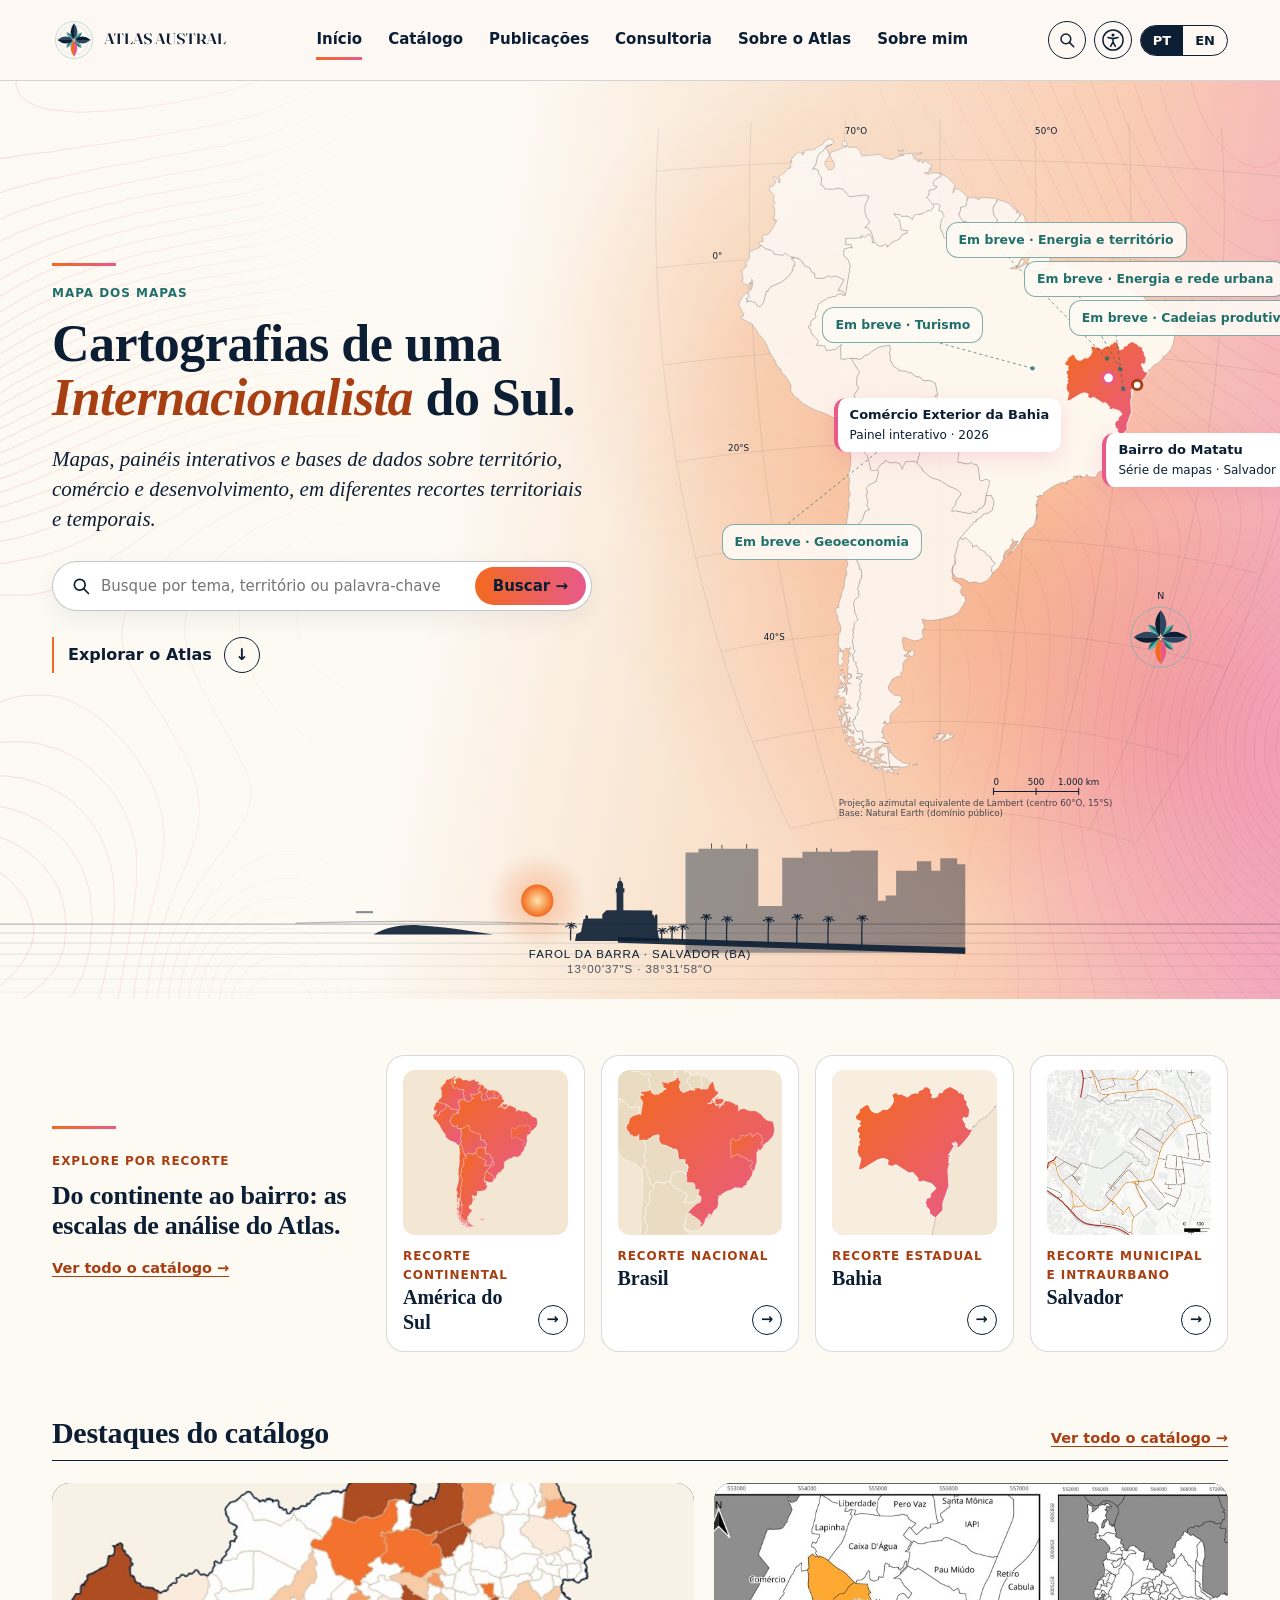
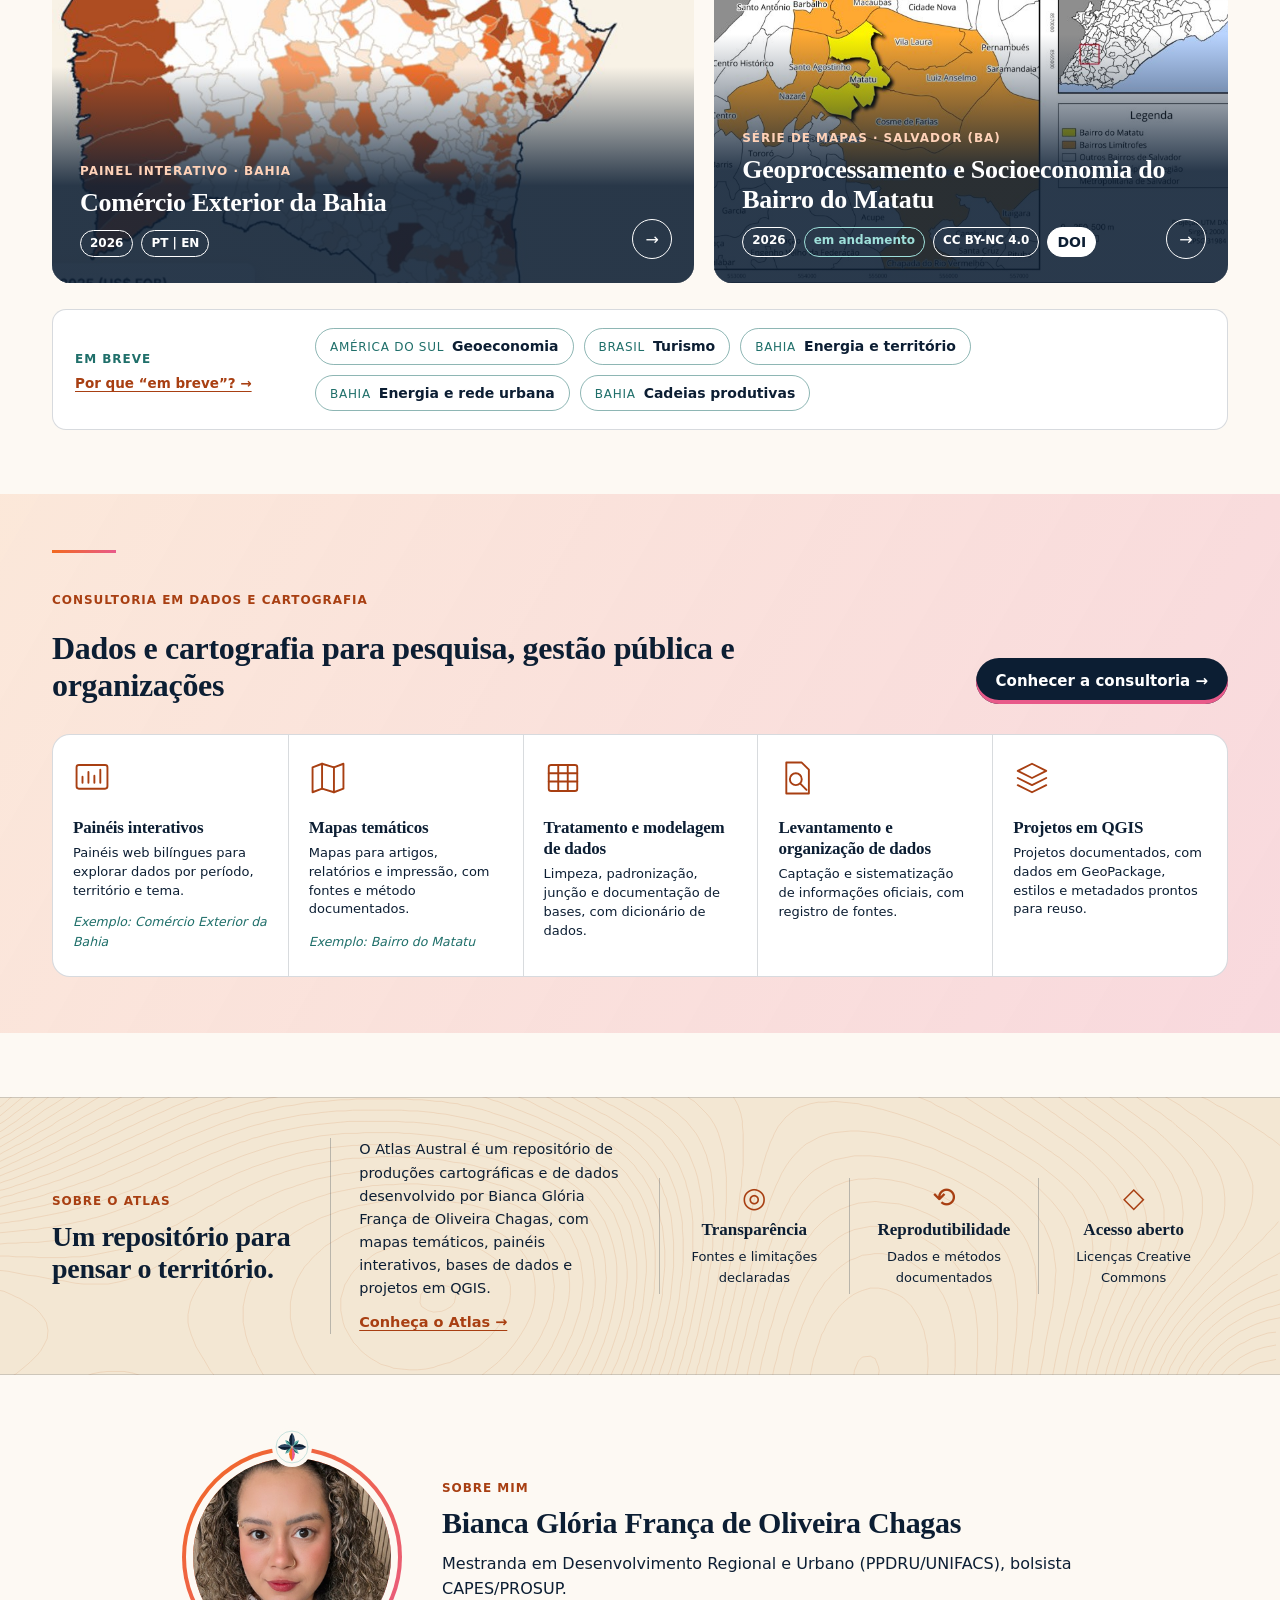
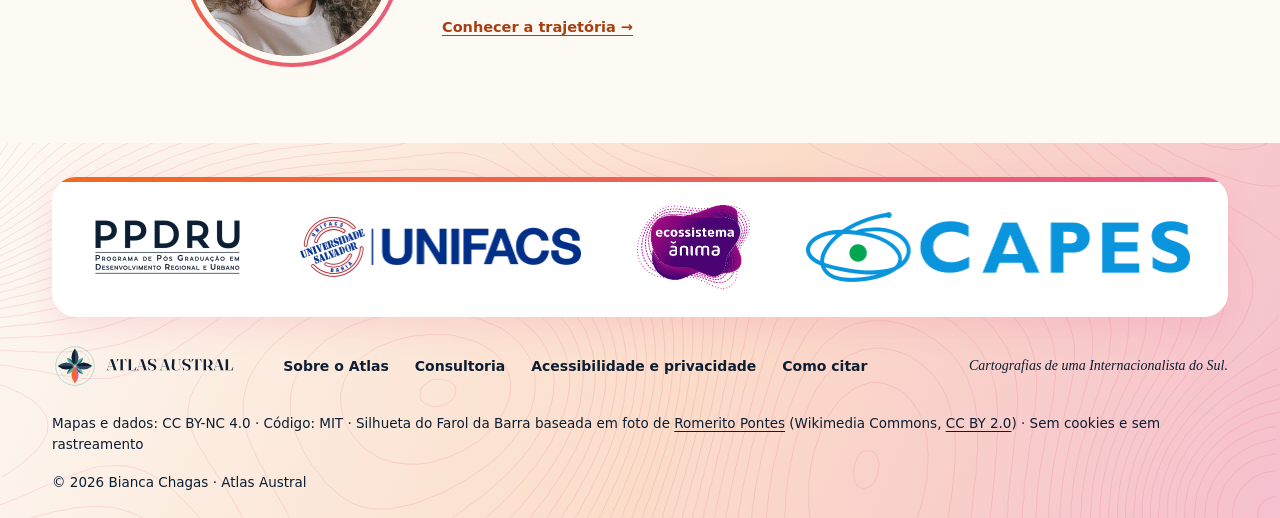
==== commit 449d8246: "Etapa 3, parte 2: Início, catálogo, fichas e páginas internas traduzidas Co-Authored-By: Claude Opus" ====
--- a/index.html
+++ b/index.html
@@ -22,6 +22,18 @@
 </head>
 <body>
 <!-- cabecalho -->
+<a class="pular" href="#conteudo" data-t>Pular para o conteúdo</a>
+<header class="topo">
+  <div class="wrap">
+    <a class="marca" href="index.html"><img class="logo logo-claro" src="assets/img/logos/atlas-austral.svg" width="185" height="44" alt="Atlas Austral: página inicial" data-t-attr="alt"><img class="logo logo-escuro" src="assets/img/logos/atlas-austral-escuro.svg" width="185" height="44" alt="Atlas Austral: página inicial" data-t-attr="alt"></a>
+    <nav class="nav" id="menu" aria-label="Menu principal" data-t-attr="aria-label"><a href="index.html" aria-current="page" data-t>Início</a><a href="catalogo.html" data-t>Catálogo</a><a href="publicacoes.html" data-t>Publicações</a><a href="consultoria.html" data-t>Consultoria</a><a href="sobre-o-atlas.html" data-t>Sobre o Atlas</a><a href="sobre-mim.html" data-t>Sobre mim</a></nav>
+    <div class="icones">
+      <a class="ic busca-ic" href="catalogo.html#busca" title="Buscar no catálogo" aria-label="Buscar no catálogo" data-t-attr="title,aria-label"><svg viewBox="0 0 24 24" aria-hidden="true" focusable="false"><circle cx="10.5" cy="10.5" r="6.5" fill="none" stroke="currentColor" stroke-width="2"/><path d="M15.5 15.5L21 21" stroke="currentColor" stroke-width="2" stroke-linecap="round"/></svg></a>
+      <button type="button" class="lang" id="btn-idioma"><span class="on">PT</span><span>EN</span></button>
+      <button type="button" class="ic mob" aria-expanded="false" aria-controls="menu" aria-label="Abrir menu"><svg viewBox="0 0 24 24" aria-hidden="true" focusable="false"><path d="M4 7h16M4 12h16M4 17h16" stroke="currentColor" stroke-width="2" stroke-linecap="round"/></svg></button>
+    </div>
+  </div>
+</header>
 <!-- /cabecalho -->
 <main id="conteudo">
 <section class="hero">
@@ -47,18 +59,6 @@
 <g stroke="#0C1E33" fill="none" stroke-width="1"><path d="M0,104.1 H1440" stroke-opacity="0.15"/><path d="M0,114.1 H1440" stroke-opacity="0.12"/><path d="M0,125.1 H1440" stroke-opacity="0.1"/><path d="M0,137.1 H1440" stroke-opacity="0.08"/><path d="M0,150.1 H1440" stroke-opacity="0.06"/><path d="M0,163.1 H1440" stroke-opacity="0.05"/></g>
 <g fill="#0C1E33" font-family="Segoe UI, Open Sans, sans-serif" font-size="11.5" letter-spacing=".08em" text-anchor="middle">
 <text x="720" y="129">FAROL DA BARRA · SALVADOR (BA)</text><text x="720" y="144" fill-opacity=".72">13°00′37″S · 38°31′58″O</text></g>
-
-</svg></div></div><div id="faixa-A3"><div class="faixa-ssa" role="img" aria-label="Silhueta do Farol da Barra e do Forte de Santo Antônio da Barra ao pôr do sol, em Salvador (BA). Coordenadas do Farol: 13°00′37″S, 38°31′58″O."><svg aria-hidden="true" focusable="false" viewBox="0 0 1440 170" preserveAspectRatio="xMidYMax slice" xmlns="http://www.w3.org/2000/svg">
-<defs><radialGradient id="solFa3" cx=".5" cy=".5" r=".5"><stop offset="0" stop-color="#FFE3B0"/><stop offset=".55" stop-color="#F7A15A"/><stop offset="1" stop-color="#F2691F"/></radialGradient>
-<radialGradient id="haloFa3" cx=".5" cy=".5" r=".5"><stop offset="0" stop-color="#F2691F" stop-opacity=".35"/><stop offset="1" stop-color="#F2691F" stop-opacity="0"/></radialGradient></defs>
-<g transform="translate(428.8,-78.1) scale(0.176)">
-<circle cx="2330" cy="650" r="285" fill="url(#haloFa3)"/><circle cx="2330" cy="650" r="95" fill="url(#solFa3)"/>
-<path d="M0,958 C300,952 600,946 900,930 C1100,925 1300,920 1500,918 C1650,915 1800,916 1900,920" fill="none" stroke="#0C1E33" stroke-opacity=".3" stroke-width="6.8"/>
-<g fill="#0C1E33" fill-opacity=".9" stroke="#0C1E33" stroke-opacity=".9"><path stroke="none" d="M1674,1080 L1674,1073 L1709,1038 L1825,967 L1839,861 L1839,846 L1847,838 L1856,846 L1856,861 L1966,861 L1966,826 L2009,795 L2082,795 L2082,647 L2074,647 L2074,608 L2086,608 L2086,560 L2096,546 L2109,541 L2122,546 L2133,560 L2133,608 L2145,608 L2145,647 L2145,795 L2180,795 L2180,788 L2378,788 L2378,820 L2415,828 L2418,938 L2576,955 L2576,1080 Z"/><path stroke="none" d="M246,1195 L246,1188 L385,1126 L461,1111 L615,1105 L700,1075 L800,1061 L860,1080 L923,1095 L1046,1111 L1230,1111 L1461,1134 L1538,1150 L1560,1195 Z"/><rect x="1440" y="1068" width="1136" height="14" stroke="none"/><path d="M1466,1080 Q1465,1044.0 1468,1008" stroke-width="7" fill="none"/><path d="M1468,1008 Q1457.0,1005.0 1446,1014" stroke-width="5.95" fill="none"/><path d="M1468,1008 Q1461.0,998.0 1454,1000" stroke-width="5.95" fill="none"/><path d="M1468,1008 Q1469.0,996.0 1470,996" stroke-width="5.95" fill="none"/><path d="M1468,1008 Q1476.0,998.5 1484,1001" stroke-width="5.95" fill="none"/><path d="M1468,1008 Q1479.0,1005.5 1490,1015" stroke-width="5.95" fill="none"/><path d="M1468,1008 Q1464.0,1008.0 1460,1020" stroke-width="5.95" fill="none"/><path d="M1468,1008 Q1473.0,1008.0 1478,1020" stroke-width="5.95" fill="none"/><path d="M1619,1073 Q1618,993.5 1621,914" stroke-width="7" fill="none"/><path d="M1621,914 Q1610.0,911.0 1599,920" stroke-width="5.95" fill="none"/><path d="M1621,914 Q1614.0,904.0 1607,906" stroke-width="5.95" fill="none"/><path d="M1621,914 Q1622.0,902.0 1623,902" stroke-width="5.95" fill="none"/><path d="M1621,914 Q1629.0,904.5 1637,907" stroke-width="5.95" fill="none"/><path d="M1621,914 Q1632.0,911.5 1643,921" stroke-width="5.95" fill="none"/><path d="M1621,914 Q1617.0,914.0 1613,926" stroke-width="5.95" fill="none"/><path d="M1621,914 Q1626.0,914.0 1631,926" stroke-width="5.95" fill="none"/><path d="M1731,1060 Q1730,993.0 1733,926" stroke-width="7" fill="none"/><path d="M1733,926 Q1722.0,923.0 1711,932" stroke-width="5.95" fill="none"/><path d="M1733,926 Q1726.0,916.0 1719,918" stroke-width="5.95" fill="none"/><path d="M1733,926 Q1734.0,914.0 1735,914" stroke-width="5.95" fill="none"/><path d="M1733,926 Q1741.0,916.5 1749,919" stroke-width="5.95" fill="none"/><path d="M1733,926 Q1744.0,923.5 1755,933" stroke-width="5.95" fill="none"/><path d="M1733,926 Q1729.0,926.0 1725,938" stroke-width="5.95" fill="none"/><path d="M1733,926 Q1738.0,926.0 1743,938" stroke-width="5.95" fill="none"/><path d="M2478,960 Q2477,934.0 2480,908" stroke-width="7" fill="none"/><path d="M2480,908 Q2469.0,905.0 2458,914" stroke-width="5.95" fill="none"/><path d="M2480,908 Q2473.0,898.0 2466,900" stroke-width="5.95" fill="none"/><path d="M2480,908 Q2481.0,896.0 2482,896" stroke-width="5.95" fill="none"/><path d="M2480,908 Q2488.0,898.5 2496,901" stroke-width="5.95" fill="none"/><path d="M2480,908 Q2491.0,905.5 2502,915" stroke-width="5.95" fill="none"/><path d="M2480,908 Q2476.0,908.0 2472,920" stroke-width="5.95" fill="none"/><path d="M2480,908 Q2485.0,908.0 2490,920" stroke-width="5.95" fill="none"/><path d="M2543,955 Q2542,925.5 2545,896" stroke-width="7" fill="none"/><path d="M2545,896 Q2534.0,893.0 2523,902" stroke-width="5.95" fill="none"/><path d="M2545,896 Q2538.0,886.0 2531,888" stroke-width="5.95" fill="none"/><path d="M2545,896 Q2546.0,884.0 2547,884" stroke-width="5.95" fill="none"/><path d="M2545,896 Q2553.0,886.5 2561,889" stroke-width="5.95" fill="none"/><path d="M2545,896 Q2556.0,893.5 2567,903" stroke-width="5.95" fill="none"/><path d="M2545,896 Q2541.0,896.0 2537,908" stroke-width="5.95" fill="none"/><path d="M2545,896 Q2550.0,896.0 2555,908" stroke-width="5.95" fill="none"/><path d="M1507,944 L1507,1073 M1686,920 L1686,1061 M2457,896 L2457,960" stroke-width="5"/></g></g>
-<path d="M0,95.8 H1440" stroke="#0C1E33" stroke-opacity=".35"/>
-<g stroke="#0C1E33" fill="none" stroke-width="1"><path d="M0,104.8 H1440" stroke-opacity="0.15"/><path d="M0,114.8 H1440" stroke-opacity="0.12"/><path d="M0,125.8 H1440" stroke-opacity="0.1"/><path d="M0,137.8 H1440" stroke-opacity="0.08"/><path d="M0,150.8 H1440" stroke-opacity="0.06"/><path d="M0,163.8 H1440" stroke-opacity="0.05"/></g>
-<g fill="#0C1E33" font-family="Segoe UI, Open Sans, sans-serif" font-size="11.5" letter-spacing=".08em" text-anchor="middle">
-<text x="650" y="34">FAROL DA BARRA · SALVADOR (BA)</text><text x="650" y="49" fill-opacity=".72">13°00′37″S · 38°31′58″O</text></g>
 
 </svg></div>
 </section>
@@ -105,6 +105,26 @@
 </main>
 
 <!-- rodape -->
+<footer>
+  <div class="cartao-logos">
+    <img src="assets/img/logos/ppdru.png" width="153" height="62" alt="PPDRU: Programa de Pós-Graduação em Desenvolvimento Regional e Urbano" data-t-attr="alt">
+    <img src="assets/img/logos/unifacs.png" width="282" height="62" alt="UNIFACS: Universidade Salvador">
+    <img class="anima" src="assets/img/logos/anima.png" width="113" height="84" alt="Ânima Educação">
+    <img class="capes" src="assets/img/logos/capes.png" width="384" height="70" alt="CAPES: Coordenação de Aperfeiçoamento de Pessoal de Nível Superior" data-t-attr="alt">
+  </div>
+  <nav class="links-rod wrap" aria-label="Links do rodapé" data-t-attr="aria-label">
+    <img class="logo logo-claro" src="assets/img/logos/atlas-austral.svg" width="193" height="46" alt="Atlas Austral"><img class="logo logo-escuro" src="assets/img/logos/atlas-austral-escuro.svg" width="193" height="46" alt="Atlas Austral">
+    <a href="sobre-o-atlas.html" data-t>Sobre o Atlas</a>
+    <a href="consultoria.html" data-t>Consultoria</a>
+    <a href="sobre-o-atlas.html#acessibilidade" data-t>Acessibilidade e privacidade</a>
+    <a href="sobre-o-atlas.html#citar" data-t>Como citar</a>
+    <em data-t>Cartografias de uma Internacionalista do Sul.</em>
+  </nav>
+  <div class="base wrap">
+    <span><span data-t>Mapas e dados: CC BY-NC 4.0 · Código: MIT</span> · <span data-t>Silhueta do Farol da Barra baseada em foto de <a href="https://commons.wikimedia.org/wiki/File:-2015-08-09-_Salvador_54_Romerito_Pontes_(20267312938).jpg">Romerito Pontes</a> (Wikimedia Commons, <a href="https://creativecommons.org/licenses/by/2.0/deed.pt-br">CC BY 2.0</a>)</span> · <span data-t>Sem cookies e sem rastreamento</span></span>
+    <span>© 2026 Bianca Chagas · Atlas Austral</span>
+  </div>
+</footer>
 <!-- /rodape -->
 </body>
 </html>
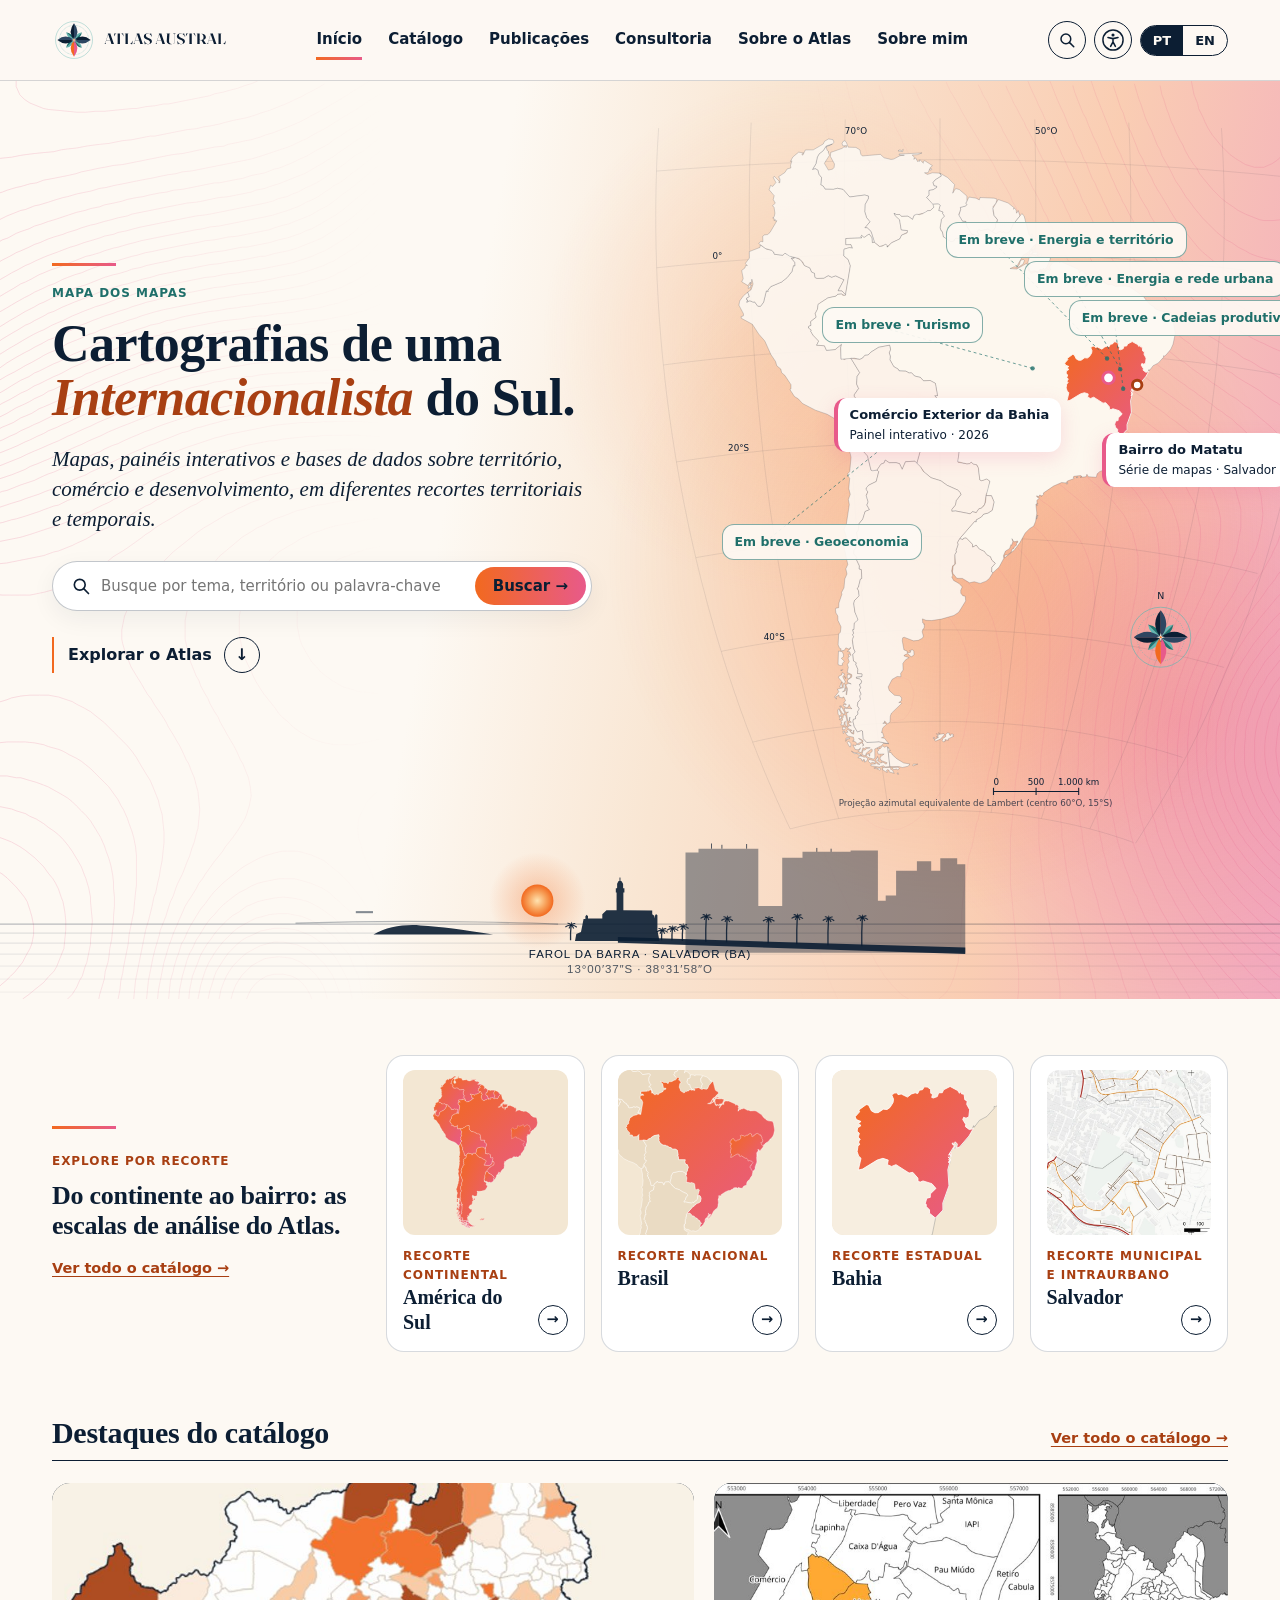
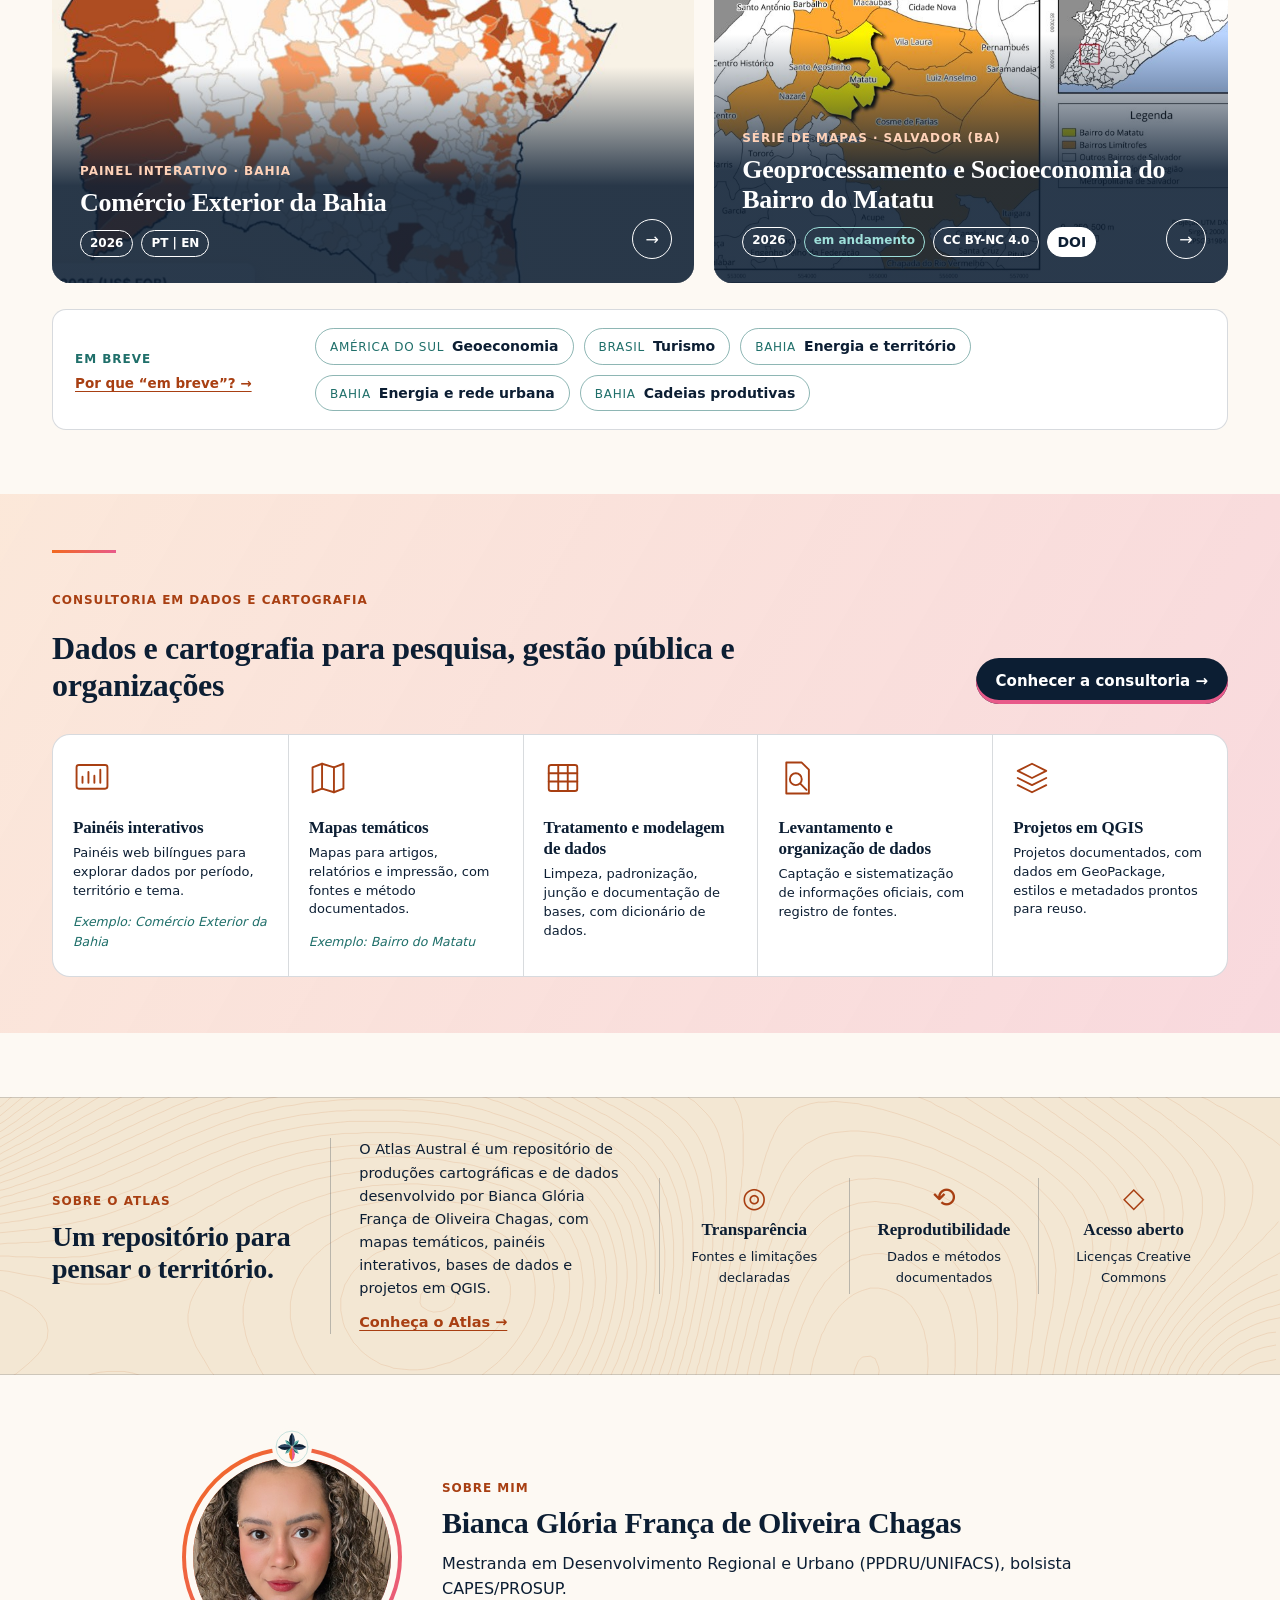
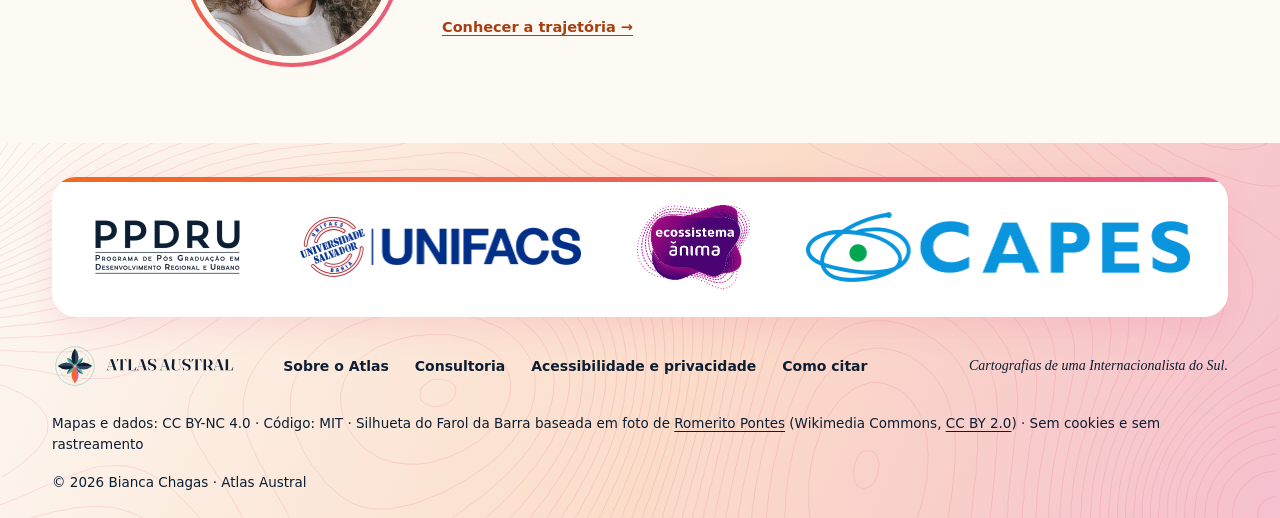
==== commit 8057e390: "Busca do Google: verificação do Search Console, sitemap e endereços canônicos Co-Authored-By: Claude" ====
--- a/index.html
+++ b/index.html
@@ -6,7 +6,9 @@
 <meta http-equiv="Content-Security-Policy" content="default-src 'self'; img-src 'self' data:; style-src 'self' 'unsafe-inline'; script-src 'self'; connect-src 'self'; object-src 'none'; base-uri 'self'; form-action 'self'">
 <meta name="referrer" content="strict-origin-when-cross-origin">
 <title>Atlas Austral · Cartografias de uma Internacionalista do Sul</title>
+<meta name="google-site-verification" content="vT5YDuTloaXd-H2hQSErCc6Y3jNwo53fioq8KVFnsyk">
 <meta name="description" content="Mapas, painéis interativos e bases de dados sobre território, comércio e desenvolvimento, em diferentes recortes territoriais e temporais.">
+<link rel="canonical" href="https://biachagas.github.io/atlas-austral/">
 <link rel="icon" href="favicon.svg" type="image/svg+xml">
 <link rel="stylesheet" href="assets/css/atlas.css">
 <link rel="stylesheet" href="assets/css/acessibilidade.css">
